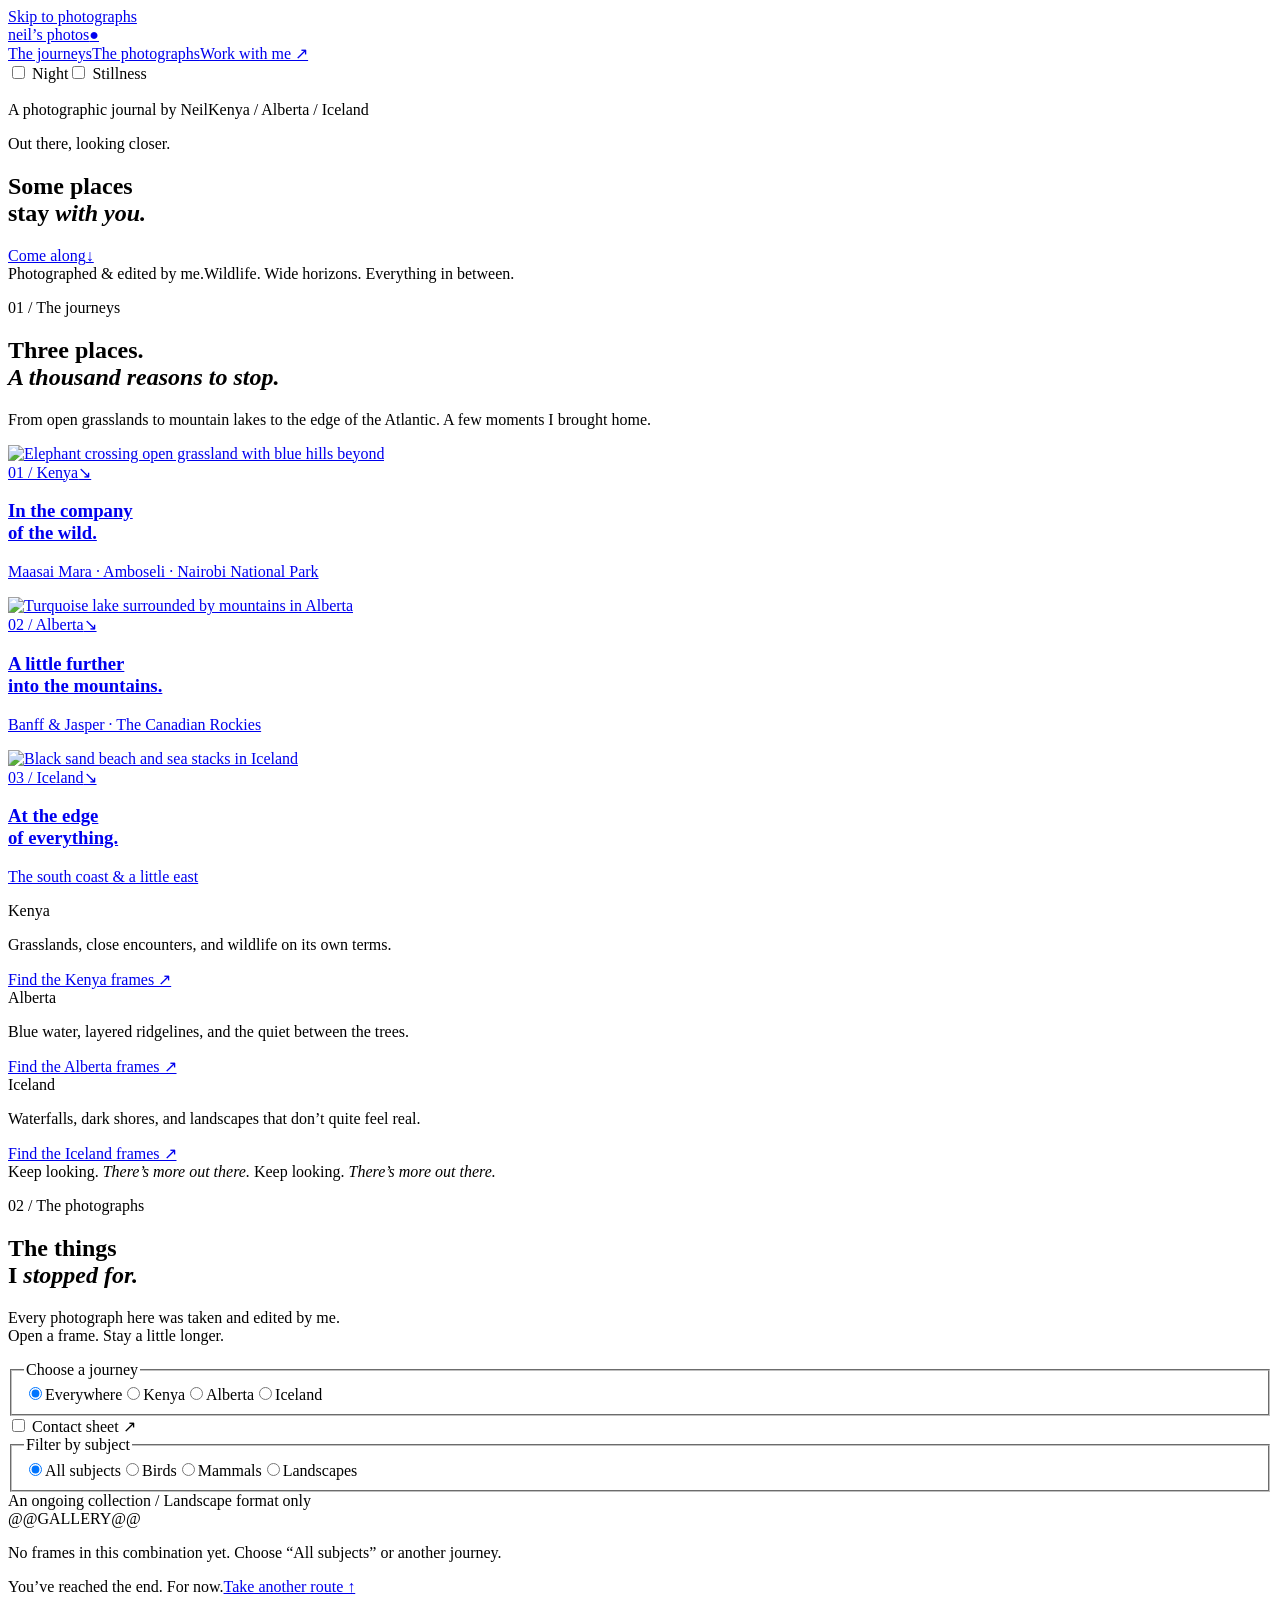
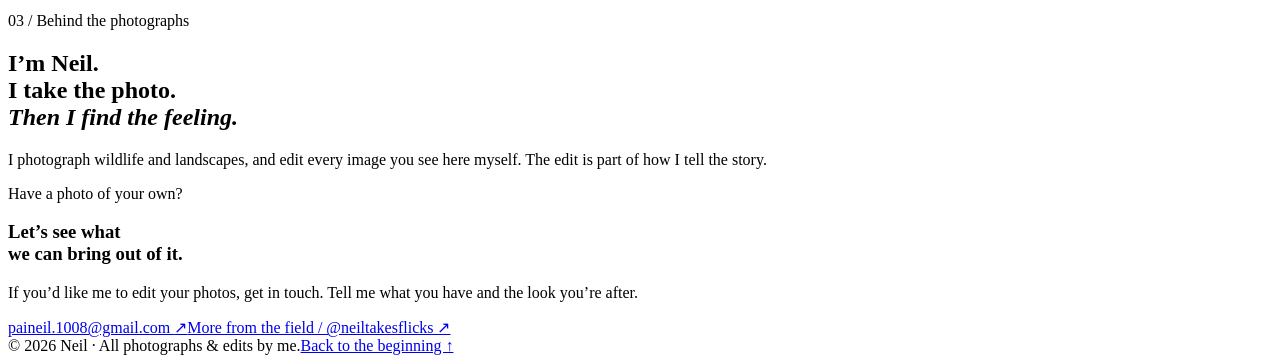
==== templates/page.html @ 39291e5f "Create immersive regional photo journal and add horizontal Iceland collection" ====
<!doctype html>
<html lang="en">
<head>
<meta charset="utf-8">
<meta name="viewport" content="width=device-width, initial-scale=1">
<meta name="description" content="Wildlife and landscape photographs, taken and edited by Neil. A photographic journal through Kenya, Alberta, and Iceland. Photo editing inquiries welcome.">
<meta name="theme-color" content="#17221b">
<title>Neil’s Photos — Out there, looking closer.</title>
<link rel="stylesheet" href="styles.css">
<link rel="preload" as="image" href="assets/photos/iceland-10.webp" imagesrcset="assets/photos/iceland-10-small.webp 800w, assets/photos/iceland-10.webp 1800w" imagesizes="100vw">
</head>
<body>
<a class="skip" href="#work">Skip to photographs</a>
<header class="masthead"><a class="brand" href="#top" aria-label="Neil’s Photos home">neil’s photos<span class="brand-dot">●</span></a><nav aria-label="Main navigation"><a href="#places">The journeys</a><a href="#work">The photographs</a><a href="#contact">Work with me ↗</a></nav><div class="preferences"><label><input type="checkbox" id="dark-theme"> Night</label><label><input type="checkbox" id="pause-motion"> Stillness</label></div></header>
<main id="top">
<section class="opening" aria-labelledby="opening-title">
<div class="opening-images" aria-hidden="true"><img class="hero-frame hero-one" src="assets/photos/iceland-10.webp" srcset="assets/photos/iceland-10-small.webp 800w, assets/photos/iceland-10.webp 1800w" sizes="100vw" alt="" fetchpriority="high"><img class="hero-frame hero-two" src="assets/photos/neil-30.webp" alt="" loading="lazy"><img class="hero-frame hero-three" src="assets/photos/neil-07.webp" alt="" loading="lazy"></div>
<div class="opening-shade"></div><div class="opening-top"><span class="mono">A photographic journal by Neil</span><span class="mono">Kenya / Alberta / Iceland</span></div>
<div class="opening-copy"><p class="mono">Out there, looking closer.</p><h1 id="opening-title">Some places<br>stay <em>with you.</em></h1><a class="wander" href="#places"><span>Come along</span><span aria-hidden="true">↓</span></a></div>
<div class="opening-bottom mono"><span>Photographed &amp; edited by me.</span><span>Wildlife. Wide horizons. Everything in between.</span></div>
</section>
<section class="journeys section-pad" id="places" aria-labelledby="places-title">
<div class="section-heading"><p class="mono section-kicker">01 / The journeys</p><h2 id="places-title">Three places.<br><em>A thousand reasons to stop.</em></h2><p>From open grasslands to mountain lakes to the edge of the Atlantic. A few moments I brought home.</p></div>
<div class="chapter-strip" aria-label="Browse the three journeys">
<a class="chapter chapter-kenya" href="#chapter-kenya"><div class="chapter-image"><img src="assets/photos/neil-30.webp" alt="Elephant crossing open grassland with blue hills beyond" loading="lazy"></div><div class="chapter-caption"><span class="mono">01 / Kenya</span><span aria-hidden="true">↘</span></div><h3>In the company<br>of the wild.</h3><p>Maasai Mara · Amboseli · Nairobi National Park</p></a>
<a class="chapter chapter-alberta" href="#chapter-alberta"><div class="chapter-image"><img src="assets/photos/neil-07.webp" alt="Turquoise lake surrounded by mountains in Alberta" loading="lazy"></div><div class="chapter-caption"><span class="mono">02 / Alberta</span><span aria-hidden="true">↘</span></div><h3>A little further<br>into the mountains.</h3><p>Banff &amp; Jasper · The Canadian Rockies</p></a>
<a class="chapter chapter-iceland" href="#chapter-iceland"><div class="chapter-image"><img src="assets/photos/iceland-07.webp" alt="Black sand beach and sea stacks in Iceland" loading="lazy"></div><div class="chapter-caption"><span class="mono">03 / Iceland</span><span aria-hidden="true">↘</span></div><h3>At the edge<br>of everything.</h3><p>The south coast &amp; a little east</p></a>
</div>
<div class="journey-notes"><div id="chapter-kenya"><span class="mono">Kenya</span><p>Grasslands, close encounters, and wildlife on its own terms.</p><a href="#location-filters">Find the Kenya frames ↗</a></div><div id="chapter-alberta"><span class="mono">Alberta</span><p>Blue water, layered ridgelines, and the quiet between the trees.</p><a href="#location-filters">Find the Alberta frames ↗</a></div><div id="chapter-iceland"><span class="mono">Iceland</span><p>Waterfalls, dark shores, and landscapes that don’t quite feel real.</p><a href="#location-filters">Find the Iceland frames ↗</a></div></div>
</section>
<div class="interlude" aria-hidden="true"><div>Keep looking. <i>There’s more out there.</i> Keep looking. <i>There’s more out there.</i>&nbsp;</div></div>
<section class="gallery section-pad" id="work" aria-labelledby="work-title">
<div class="gallery-heading"><div><p class="mono section-kicker">02 / The photographs</p><h2 id="work-title">The things<br>I <em>stopped for.</em></h2></div><p>Every photograph here was taken and edited by me.<br>Open a frame. Stay a little longer.</p></div>
<div class="controls" id="location-filters"><fieldset class="location-filters"><legend class="mono">Choose a journey</legend><label><input type="radio" name="location" value="all" checked><span>Everywhere</span></label><label><input type="radio" name="location" value="kenya"><span>Kenya</span></label><label><input type="radio" name="location" value="alberta"><span>Alberta</span></label><label><input type="radio" name="location" value="iceland"><span>Iceland</span></label></fieldset><label class="sheet-control"><input type="checkbox" id="contact-sheet"> Contact sheet ↗</label></div>
<div class="secondary-controls"><fieldset class="filters"><legend class="sr-only">Filter by subject</legend><label><input type="radio" name="category" value="all" checked><span>All subjects</span></label><label><input type="radio" name="category" value="birds"><span>Birds</span></label><label><input type="radio" name="category" value="mammals"><span>Mammals</span></label><label><input type="radio" name="category" value="landscapes"><span>Landscapes</span></label></fieldset><span class="mono archive-note">An ongoing collection / Landscape format only</span></div>
<div class="collection">
@@GALLERY@@
</div>
<p class="empty-message">No frames in this combination yet. Choose “All subjects” or another journey.</p><div class="gallery-end"><span class="mono">You’ve reached the end. For now.</span><a href="#location-filters">Take another route ↑</a></div>
</section>
<section class="contact section-pad" id="contact" aria-labelledby="contact-title"><p class="mono section-kicker">03 / Behind the photographs</p><div class="contact-grid"><div><h2 id="contact-title">I’m Neil.<br>I take the photo.<br><em>Then I find the feeling.</em></h2><p>I photograph wildlife and landscapes, and edit every image you see here myself. The edit is part of how I tell the story.</p></div><div class="contact-note"><span class="mono">Have a photo of your own?</span><h3>Let’s see what<br>we can bring out of it.</h3><p>If you’d like me to edit your photos, get in touch. Tell me what you have and the look you’re after.</p><a class="email-link" href="mailto:paineil.1008@gmail.com?subject=Photo%20editing%20inquiry">paineil.1008@gmail.com <span aria-hidden="true">↗</span></a><a class="instagram" href="https://www.instagram.com/neiltakesflicks/" target="_blank" rel="noopener noreferrer">More from the field / @neiltakesflicks ↗</a></div></div></section>
</main>
<footer><span>© 2026 Neil · All photographs &amp; edits by me.</span><a href="#top">Back to the beginning ↑</a></footer>
</body>
</html>
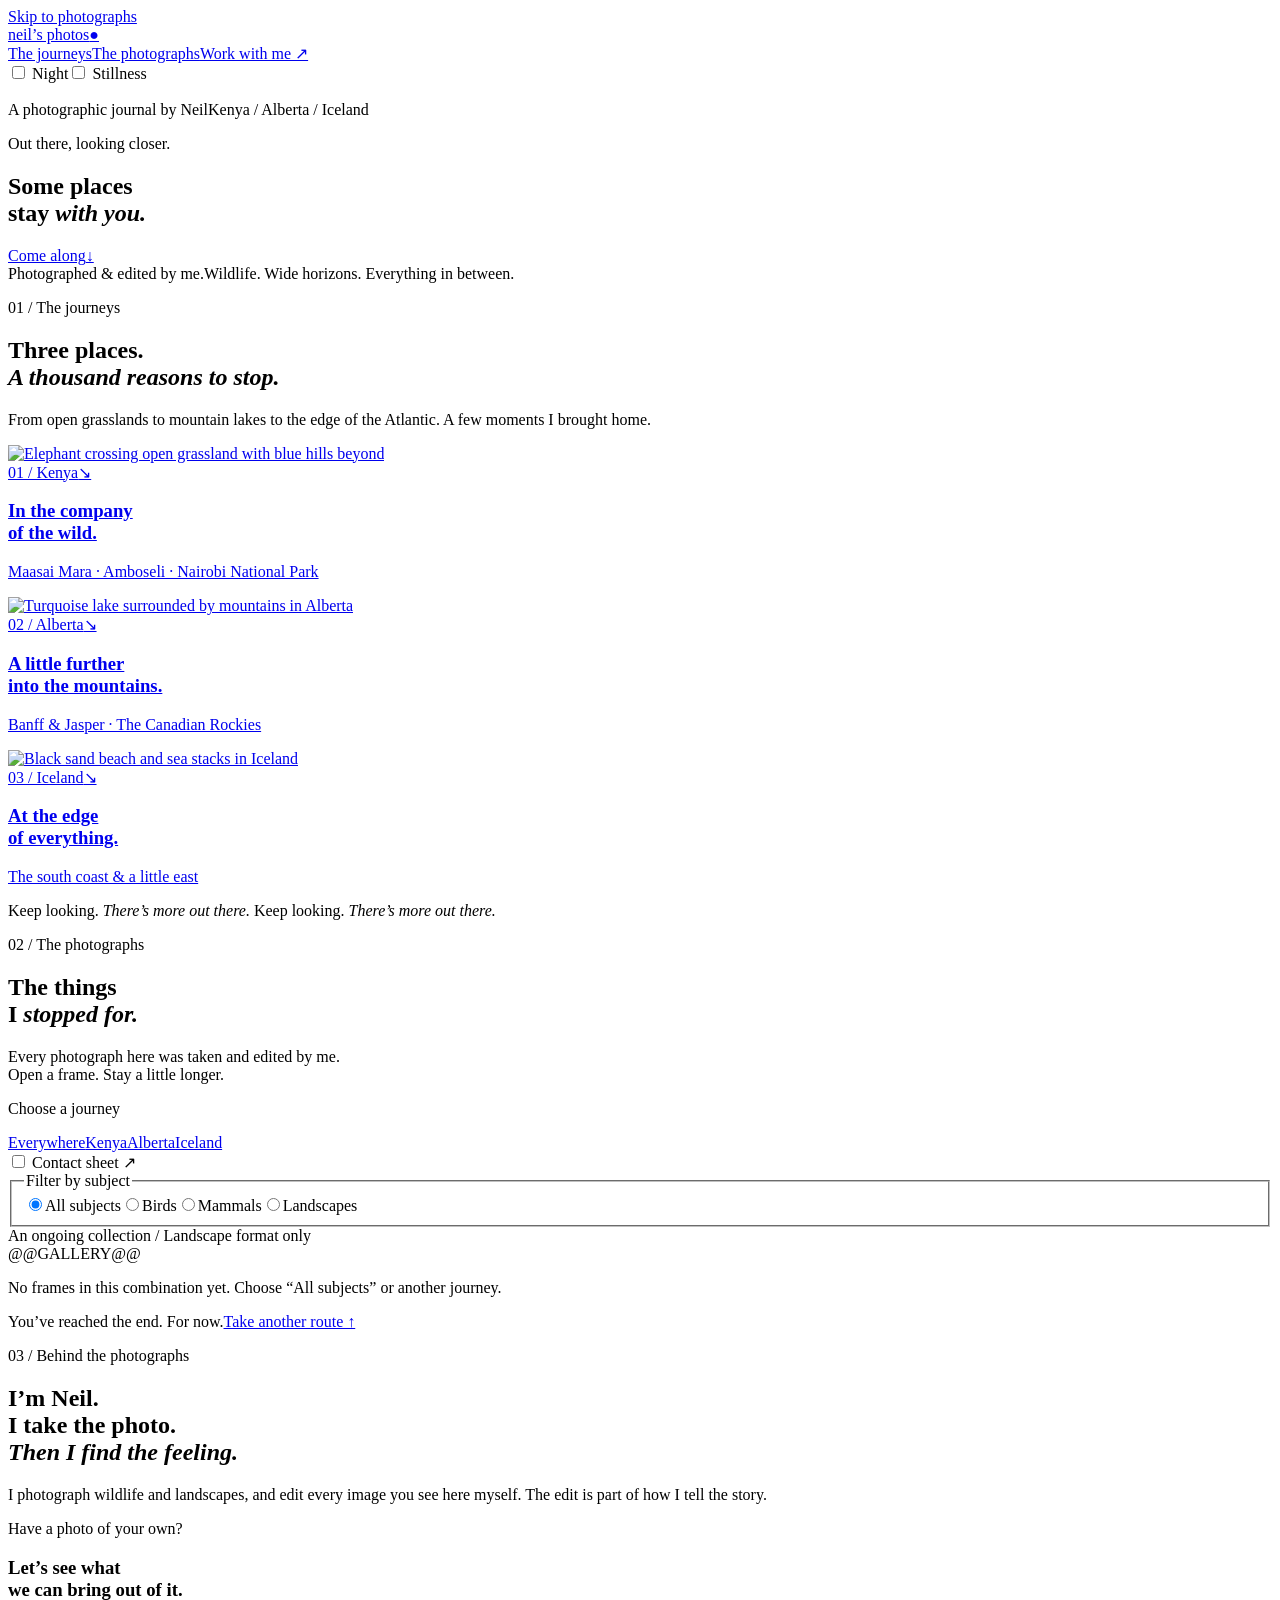
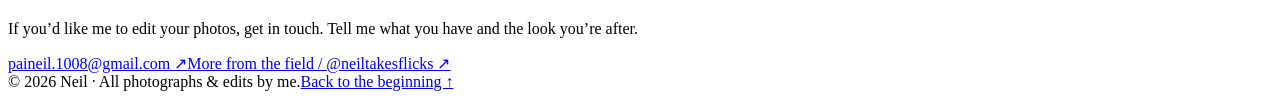
==== commit 67853ff8: "Make journey chapters directly open their regional collections" ====
--- a/templates/page.html
+++ b/templates/page.html
@@ -22,16 +22,15 @@
 <section class="journeys section-pad" id="places" aria-labelledby="places-title">
 <div class="section-heading"><p class="mono section-kicker">01 / The journeys</p><h2 id="places-title">Three places.<br><em>A thousand reasons to stop.</em></h2><p>From open grasslands to mountain lakes to the edge of the Atlantic. A few moments I brought home.</p></div>
 <div class="chapter-strip" aria-label="Browse the three journeys">
-<a class="chapter chapter-kenya" href="#chapter-kenya"><div class="chapter-image"><img src="assets/photos/neil-30.webp" alt="Elephant crossing open grassland with blue hills beyond" loading="lazy"></div><div class="chapter-caption"><span class="mono">01 / Kenya</span><span aria-hidden="true">↘</span></div><h3>In the company<br>of the wild.</h3><p>Maasai Mara · Amboseli · Nairobi National Park</p></a>
-<a class="chapter chapter-alberta" href="#chapter-alberta"><div class="chapter-image"><img src="assets/photos/neil-07.webp" alt="Turquoise lake surrounded by mountains in Alberta" loading="lazy"></div><div class="chapter-caption"><span class="mono">02 / Alberta</span><span aria-hidden="true">↘</span></div><h3>A little further<br>into the mountains.</h3><p>Banff &amp; Jasper · The Canadian Rockies</p></a>
-<a class="chapter chapter-iceland" href="#chapter-iceland"><div class="chapter-image"><img src="assets/photos/iceland-07.webp" alt="Black sand beach and sea stacks in Iceland" loading="lazy"></div><div class="chapter-caption"><span class="mono">03 / Iceland</span><span aria-hidden="true">↘</span></div><h3>At the edge<br>of everything.</h3><p>The south coast &amp; a little east</p></a>
+<a class="chapter chapter-kenya" href="#kenya-frames"><div class="chapter-image"><img src="assets/photos/neil-30.webp" alt="Elephant crossing open grassland with blue hills beyond" loading="lazy"></div><div class="chapter-caption"><span class="mono">01 / Kenya</span><span aria-hidden="true">↘</span></div><h3>In the company<br>of the wild.</h3><p>Maasai Mara · Amboseli · Nairobi National Park</p></a>
+<a class="chapter chapter-alberta" href="#alberta-frames"><div class="chapter-image"><img src="assets/photos/neil-07.webp" alt="Turquoise lake surrounded by mountains in Alberta" loading="lazy"></div><div class="chapter-caption"><span class="mono">02 / Alberta</span><span aria-hidden="true">↘</span></div><h3>A little further<br>into the mountains.</h3><p>Banff &amp; Jasper · The Canadian Rockies</p></a>
+<a class="chapter chapter-iceland" href="#iceland-frames"><div class="chapter-image"><img src="assets/photos/iceland-07.webp" alt="Black sand beach and sea stacks in Iceland" loading="lazy"></div><div class="chapter-caption"><span class="mono">03 / Iceland</span><span aria-hidden="true">↘</span></div><h3>At the edge<br>of everything.</h3><p>The south coast &amp; a little east</p></a>
 </div>
-<div class="journey-notes"><div id="chapter-kenya"><span class="mono">Kenya</span><p>Grasslands, close encounters, and wildlife on its own terms.</p><a href="#location-filters">Find the Kenya frames ↗</a></div><div id="chapter-alberta"><span class="mono">Alberta</span><p>Blue water, layered ridgelines, and the quiet between the trees.</p><a href="#location-filters">Find the Alberta frames ↗</a></div><div id="chapter-iceland"><span class="mono">Iceland</span><p>Waterfalls, dark shores, and landscapes that don’t quite feel real.</p><a href="#location-filters">Find the Iceland frames ↗</a></div></div>
 </section>
 <div class="interlude" aria-hidden="true"><div>Keep looking. <i>There’s more out there.</i> Keep looking. <i>There’s more out there.</i>&nbsp;</div></div>
-<section class="gallery section-pad" id="work" aria-labelledby="work-title">
+<section class="gallery section-pad" id="work" aria-labelledby="work-title"><span class="route-anchor" id="kenya-frames" aria-hidden="true"></span><span class="route-anchor" id="alberta-frames" aria-hidden="true"></span><span class="route-anchor" id="iceland-frames" aria-hidden="true"></span>
 <div class="gallery-heading"><div><p class="mono section-kicker">02 / The photographs</p><h2 id="work-title">The things<br>I <em>stopped for.</em></h2></div><p>Every photograph here was taken and edited by me.<br>Open a frame. Stay a little longer.</p></div>
-<div class="controls" id="location-filters"><fieldset class="location-filters"><legend class="mono">Choose a journey</legend><label><input type="radio" name="location" value="all" checked><span>Everywhere</span></label><label><input type="radio" name="location" value="kenya"><span>Kenya</span></label><label><input type="radio" name="location" value="alberta"><span>Alberta</span></label><label><input type="radio" name="location" value="iceland"><span>Iceland</span></label></fieldset><label class="sheet-control"><input type="checkbox" id="contact-sheet"> Contact sheet ↗</label></div>
+<div class="controls" id="location-filters"><nav class="location-filters" aria-label="Choose a journey"><p class="mono">Choose a journey</p><a href="#work">Everywhere</a><a href="#kenya-frames">Kenya</a><a href="#alberta-frames">Alberta</a><a href="#iceland-frames">Iceland</a></nav><label class="sheet-control"><input type="checkbox" id="contact-sheet"> Contact sheet ↗</label></div>
 <div class="secondary-controls"><fieldset class="filters"><legend class="sr-only">Filter by subject</legend><label><input type="radio" name="category" value="all" checked><span>All subjects</span></label><label><input type="radio" name="category" value="birds"><span>Birds</span></label><label><input type="radio" name="category" value="mammals"><span>Mammals</span></label><label><input type="radio" name="category" value="landscapes"><span>Landscapes</span></label></fieldset><span class="mono archive-note">An ongoing collection / Landscape format only</span></div>
 <div class="collection">
 @@GALLERY@@
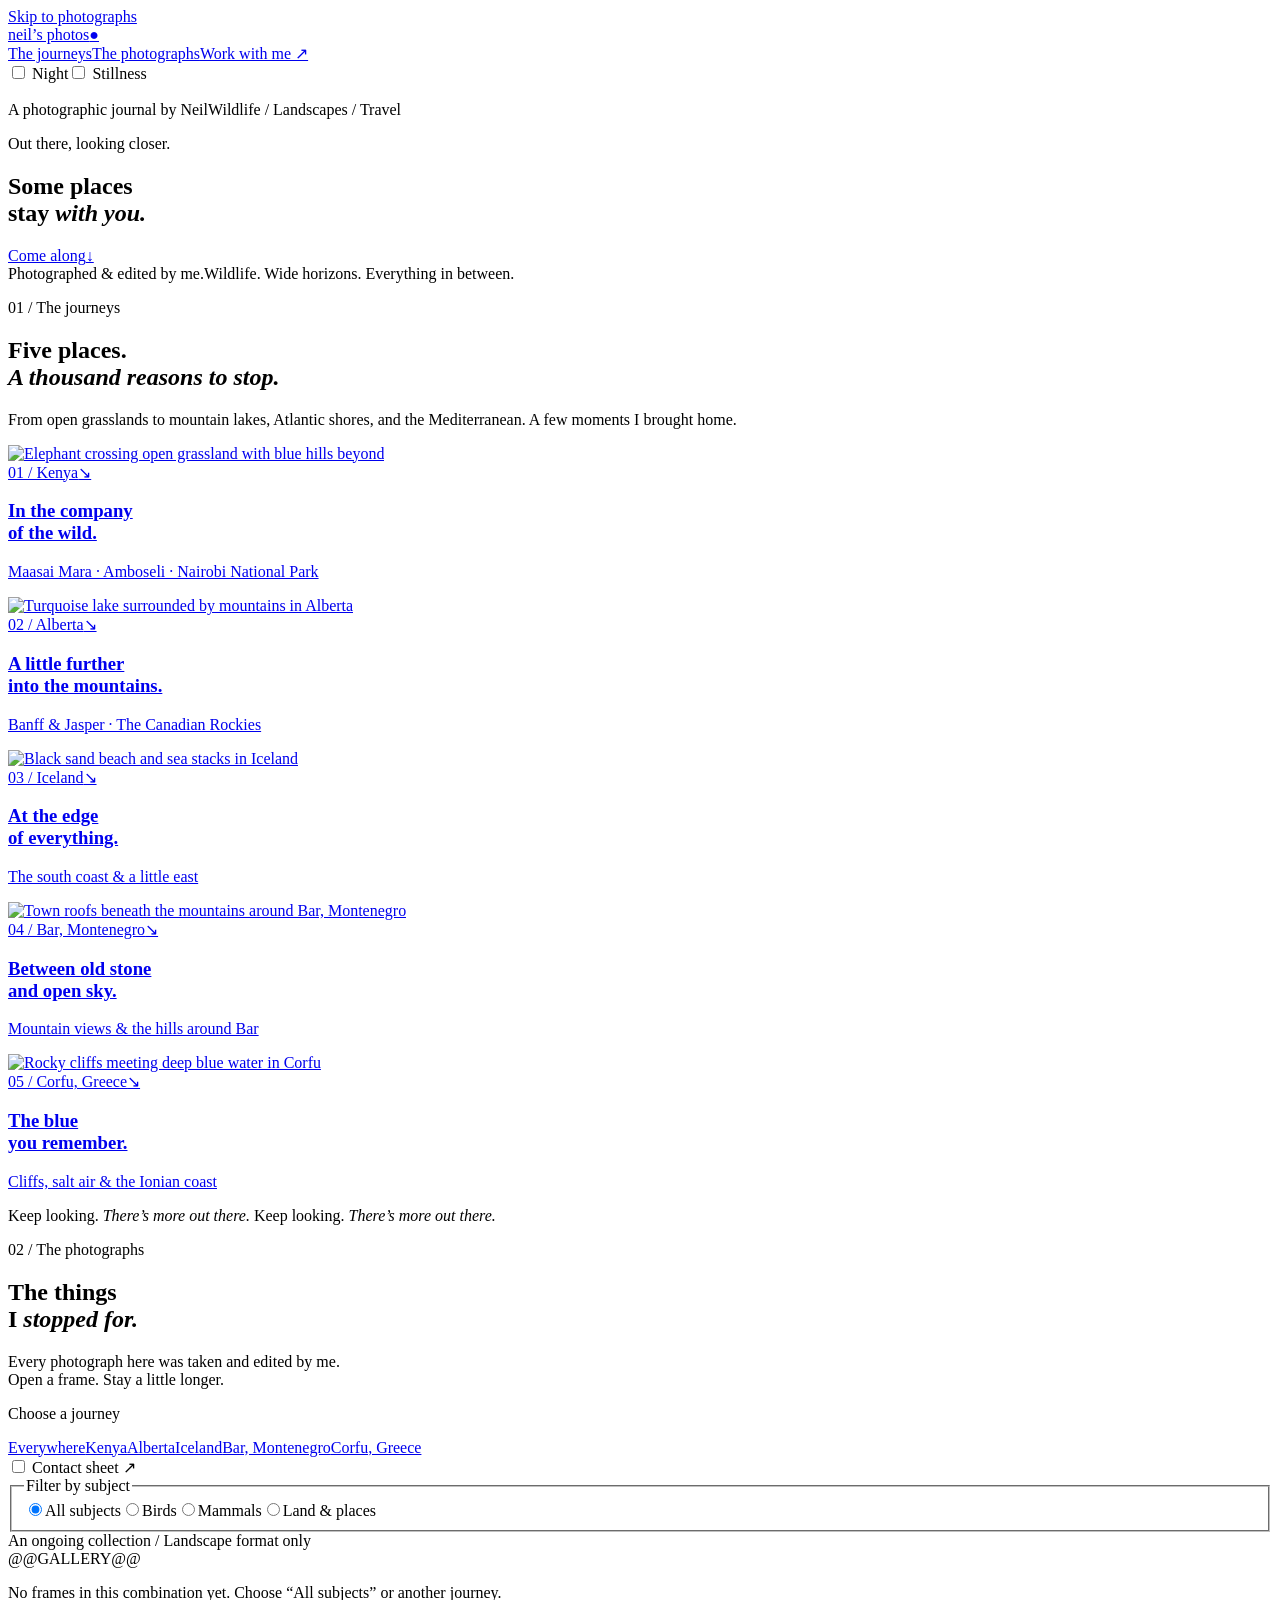
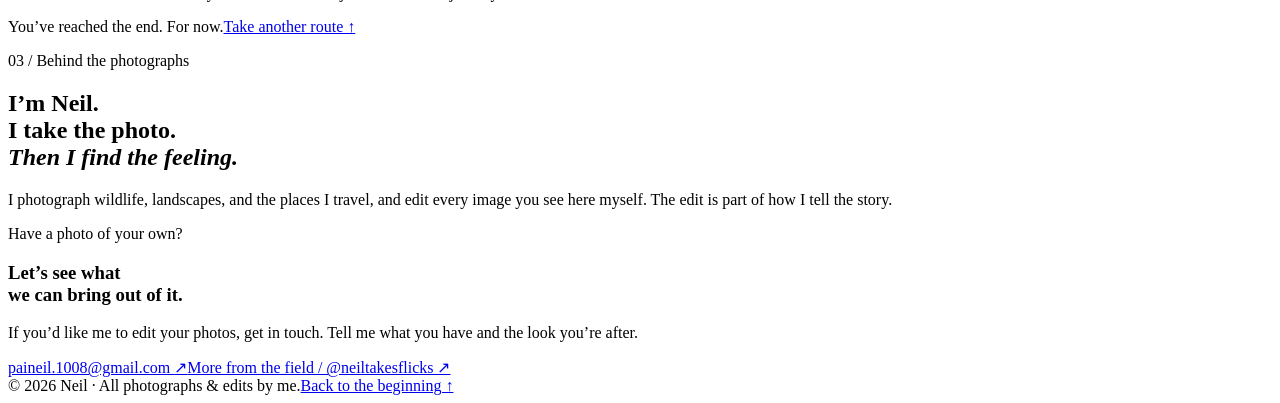
==== commit 17bfc9eb: "Watermark all photo exports and add curated Corfu and Bar collections" ====
--- a/templates/page.html
+++ b/templates/page.html
@@ -3,7 +3,7 @@
 <head>
 <meta charset="utf-8">
 <meta name="viewport" content="width=device-width, initial-scale=1">
-<meta name="description" content="Wildlife and landscape photographs, taken and edited by Neil. A photographic journal through Kenya, Alberta, and Iceland. Photo editing inquiries welcome.">
+<meta name="description" content="Wildlife and landscape photographs, taken and edited by Neil. A photographic journal through Kenya, Alberta, Iceland, Montenegro, and Greece. Photo editing inquiries welcome.">
 <meta name="theme-color" content="#17221b">
 <title>Neil’s Photos — Out there, looking closer.</title>
 <link rel="stylesheet" href="styles.css">
@@ -15,29 +15,31 @@
 <main id="top">
 <section class="opening" aria-labelledby="opening-title">
 <div class="opening-images" aria-hidden="true"><img class="hero-frame hero-one" src="assets/photos/iceland-10.webp" srcset="assets/photos/iceland-10-small.webp 800w, assets/photos/iceland-10.webp 1800w" sizes="100vw" alt="" fetchpriority="high"><img class="hero-frame hero-two" src="assets/photos/neil-30.webp" alt="" loading="lazy"><img class="hero-frame hero-three" src="assets/photos/neil-07.webp" alt="" loading="lazy"></div>
-<div class="opening-shade"></div><div class="opening-top"><span class="mono">A photographic journal by Neil</span><span class="mono">Kenya / Alberta / Iceland</span></div>
+<div class="opening-shade"></div><div class="opening-top"><span class="mono">A photographic journal by Neil</span><span class="mono">Wildlife / Landscapes / Travel</span></div>
 <div class="opening-copy"><p class="mono">Out there, looking closer.</p><h1 id="opening-title">Some places<br>stay <em>with you.</em></h1><a class="wander" href="#places"><span>Come along</span><span aria-hidden="true">↓</span></a></div>
 <div class="opening-bottom mono"><span>Photographed &amp; edited by me.</span><span>Wildlife. Wide horizons. Everything in between.</span></div>
 </section>
 <section class="journeys section-pad" id="places" aria-labelledby="places-title">
-<div class="section-heading"><p class="mono section-kicker">01 / The journeys</p><h2 id="places-title">Three places.<br><em>A thousand reasons to stop.</em></h2><p>From open grasslands to mountain lakes to the edge of the Atlantic. A few moments I brought home.</p></div>
+<div class="section-heading"><p class="mono section-kicker">01 / The journeys</p><h2 id="places-title">Five places.<br><em>A thousand reasons to stop.</em></h2><p>From open grasslands to mountain lakes, Atlantic shores, and the Mediterranean. A few moments I brought home.</p></div>
 <div class="chapter-strip" aria-label="Browse the three journeys">
 <a class="chapter chapter-kenya" href="#kenya-frames"><div class="chapter-image"><img src="assets/photos/neil-30.webp" alt="Elephant crossing open grassland with blue hills beyond" loading="lazy"></div><div class="chapter-caption"><span class="mono">01 / Kenya</span><span aria-hidden="true">↘</span></div><h3>In the company<br>of the wild.</h3><p>Maasai Mara · Amboseli · Nairobi National Park</p></a>
 <a class="chapter chapter-alberta" href="#alberta-frames"><div class="chapter-image"><img src="assets/photos/neil-07.webp" alt="Turquoise lake surrounded by mountains in Alberta" loading="lazy"></div><div class="chapter-caption"><span class="mono">02 / Alberta</span><span aria-hidden="true">↘</span></div><h3>A little further<br>into the mountains.</h3><p>Banff &amp; Jasper · The Canadian Rockies</p></a>
 <a class="chapter chapter-iceland" href="#iceland-frames"><div class="chapter-image"><img src="assets/photos/iceland-07.webp" alt="Black sand beach and sea stacks in Iceland" loading="lazy"></div><div class="chapter-caption"><span class="mono">03 / Iceland</span><span aria-hidden="true">↘</span></div><h3>At the edge<br>of everything.</h3><p>The south coast &amp; a little east</p></a>
+<a class="chapter chapter-montenegro" href="#montenegro-frames"><div class="chapter-image"><img src="assets/photos/travel-36.webp" alt="Town roofs beneath the mountains around Bar, Montenegro" loading="lazy"></div><div class="chapter-caption"><span class="mono">04 / Bar, Montenegro</span><span aria-hidden="true">↘</span></div><h3>Between old stone<br>and open sky.</h3><p>Mountain views &amp; the hills around Bar</p></a>
+<a class="chapter chapter-corfu" href="#corfu-frames"><div class="chapter-image"><img src="assets/photos/travel-08.webp" alt="Rocky cliffs meeting deep blue water in Corfu" loading="lazy"></div><div class="chapter-caption"><span class="mono">05 / Corfu, Greece</span><span aria-hidden="true">↘</span></div><h3>The blue<br>you remember.</h3><p>Cliffs, salt air &amp; the Ionian coast</p></a>
 </div>
 </section>
 <div class="interlude" aria-hidden="true"><div>Keep looking. <i>There’s more out there.</i> Keep looking. <i>There’s more out there.</i>&nbsp;</div></div>
-<section class="gallery section-pad" id="work" aria-labelledby="work-title"><span class="route-anchor" id="kenya-frames" aria-hidden="true"></span><span class="route-anchor" id="alberta-frames" aria-hidden="true"></span><span class="route-anchor" id="iceland-frames" aria-hidden="true"></span>
+<section class="gallery section-pad" id="work" aria-labelledby="work-title"><span class="route-anchor" id="kenya-frames" aria-hidden="true"></span><span class="route-anchor" id="alberta-frames" aria-hidden="true"></span><span class="route-anchor" id="iceland-frames" aria-hidden="true"></span><span class="route-anchor" id="montenegro-frames" aria-hidden="true"></span><span class="route-anchor" id="corfu-frames" aria-hidden="true"></span>
 <div class="gallery-heading"><div><p class="mono section-kicker">02 / The photographs</p><h2 id="work-title">The things<br>I <em>stopped for.</em></h2></div><p>Every photograph here was taken and edited by me.<br>Open a frame. Stay a little longer.</p></div>
-<div class="controls" id="location-filters"><nav class="location-filters" aria-label="Choose a journey"><p class="mono">Choose a journey</p><a href="#work">Everywhere</a><a href="#kenya-frames">Kenya</a><a href="#alberta-frames">Alberta</a><a href="#iceland-frames">Iceland</a></nav><label class="sheet-control"><input type="checkbox" id="contact-sheet"> Contact sheet ↗</label></div>
-<div class="secondary-controls"><fieldset class="filters"><legend class="sr-only">Filter by subject</legend><label><input type="radio" name="category" value="all" checked><span>All subjects</span></label><label><input type="radio" name="category" value="birds"><span>Birds</span></label><label><input type="radio" name="category" value="mammals"><span>Mammals</span></label><label><input type="radio" name="category" value="landscapes"><span>Landscapes</span></label></fieldset><span class="mono archive-note">An ongoing collection / Landscape format only</span></div>
+<div class="controls" id="location-filters"><nav class="location-filters" aria-label="Choose a journey"><p class="mono">Choose a journey</p><a href="#work">Everywhere</a><a href="#kenya-frames">Kenya</a><a href="#alberta-frames">Alberta</a><a href="#iceland-frames">Iceland</a><a href="#montenegro-frames">Bar, Montenegro</a><a href="#corfu-frames">Corfu, Greece</a></nav><label class="sheet-control"><input type="checkbox" id="contact-sheet"> Contact sheet ↗</label></div>
+<div class="secondary-controls"><fieldset class="filters"><legend class="sr-only">Filter by subject</legend><label><input type="radio" name="category" value="all" checked><span>All subjects</span></label><label><input type="radio" name="category" value="birds"><span>Birds</span></label><label><input type="radio" name="category" value="mammals"><span>Mammals</span></label><label><input type="radio" name="category" value="landscapes"><span>Land &amp; places</span></label></fieldset><span class="mono archive-note">An ongoing collection / Landscape format only</span></div>
 <div class="collection">
 @@GALLERY@@
 </div>
 <p class="empty-message">No frames in this combination yet. Choose “All subjects” or another journey.</p><div class="gallery-end"><span class="mono">You’ve reached the end. For now.</span><a href="#location-filters">Take another route ↑</a></div>
 </section>
-<section class="contact section-pad" id="contact" aria-labelledby="contact-title"><p class="mono section-kicker">03 / Behind the photographs</p><div class="contact-grid"><div><h2 id="contact-title">I’m Neil.<br>I take the photo.<br><em>Then I find the feeling.</em></h2><p>I photograph wildlife and landscapes, and edit every image you see here myself. The edit is part of how I tell the story.</p></div><div class="contact-note"><span class="mono">Have a photo of your own?</span><h3>Let’s see what<br>we can bring out of it.</h3><p>If you’d like me to edit your photos, get in touch. Tell me what you have and the look you’re after.</p><a class="email-link" href="mailto:paineil.1008@gmail.com?subject=Photo%20editing%20inquiry">paineil.1008@gmail.com <span aria-hidden="true">↗</span></a><a class="instagram" href="https://www.instagram.com/neiltakesflicks/" target="_blank" rel="noopener noreferrer">More from the field / @neiltakesflicks ↗</a></div></div></section>
+<section class="contact section-pad" id="contact" aria-labelledby="contact-title"><p class="mono section-kicker">03 / Behind the photographs</p><div class="contact-grid"><div><h2 id="contact-title">I’m Neil.<br>I take the photo.<br><em>Then I find the feeling.</em></h2><p>I photograph wildlife, landscapes, and the places I travel, and edit every image you see here myself. The edit is part of how I tell the story.</p></div><div class="contact-note"><span class="mono">Have a photo of your own?</span><h3>Let’s see what<br>we can bring out of it.</h3><p>If you’d like me to edit your photos, get in touch. Tell me what you have and the look you’re after.</p><a class="email-link" href="mailto:paineil.1008@gmail.com?subject=Photo%20editing%20inquiry">paineil.1008@gmail.com <span aria-hidden="true">↗</span></a><a class="instagram" href="https://www.instagram.com/neiltakesflicks/" target="_blank" rel="noopener noreferrer">More from the field / @neiltakesflicks ↗</a></div></div></section>
 </main>
 <footer><span>© 2026 Neil · All photographs &amp; edits by me.</span><a href="#top">Back to the beginning ↑</a></footer>
 </body>
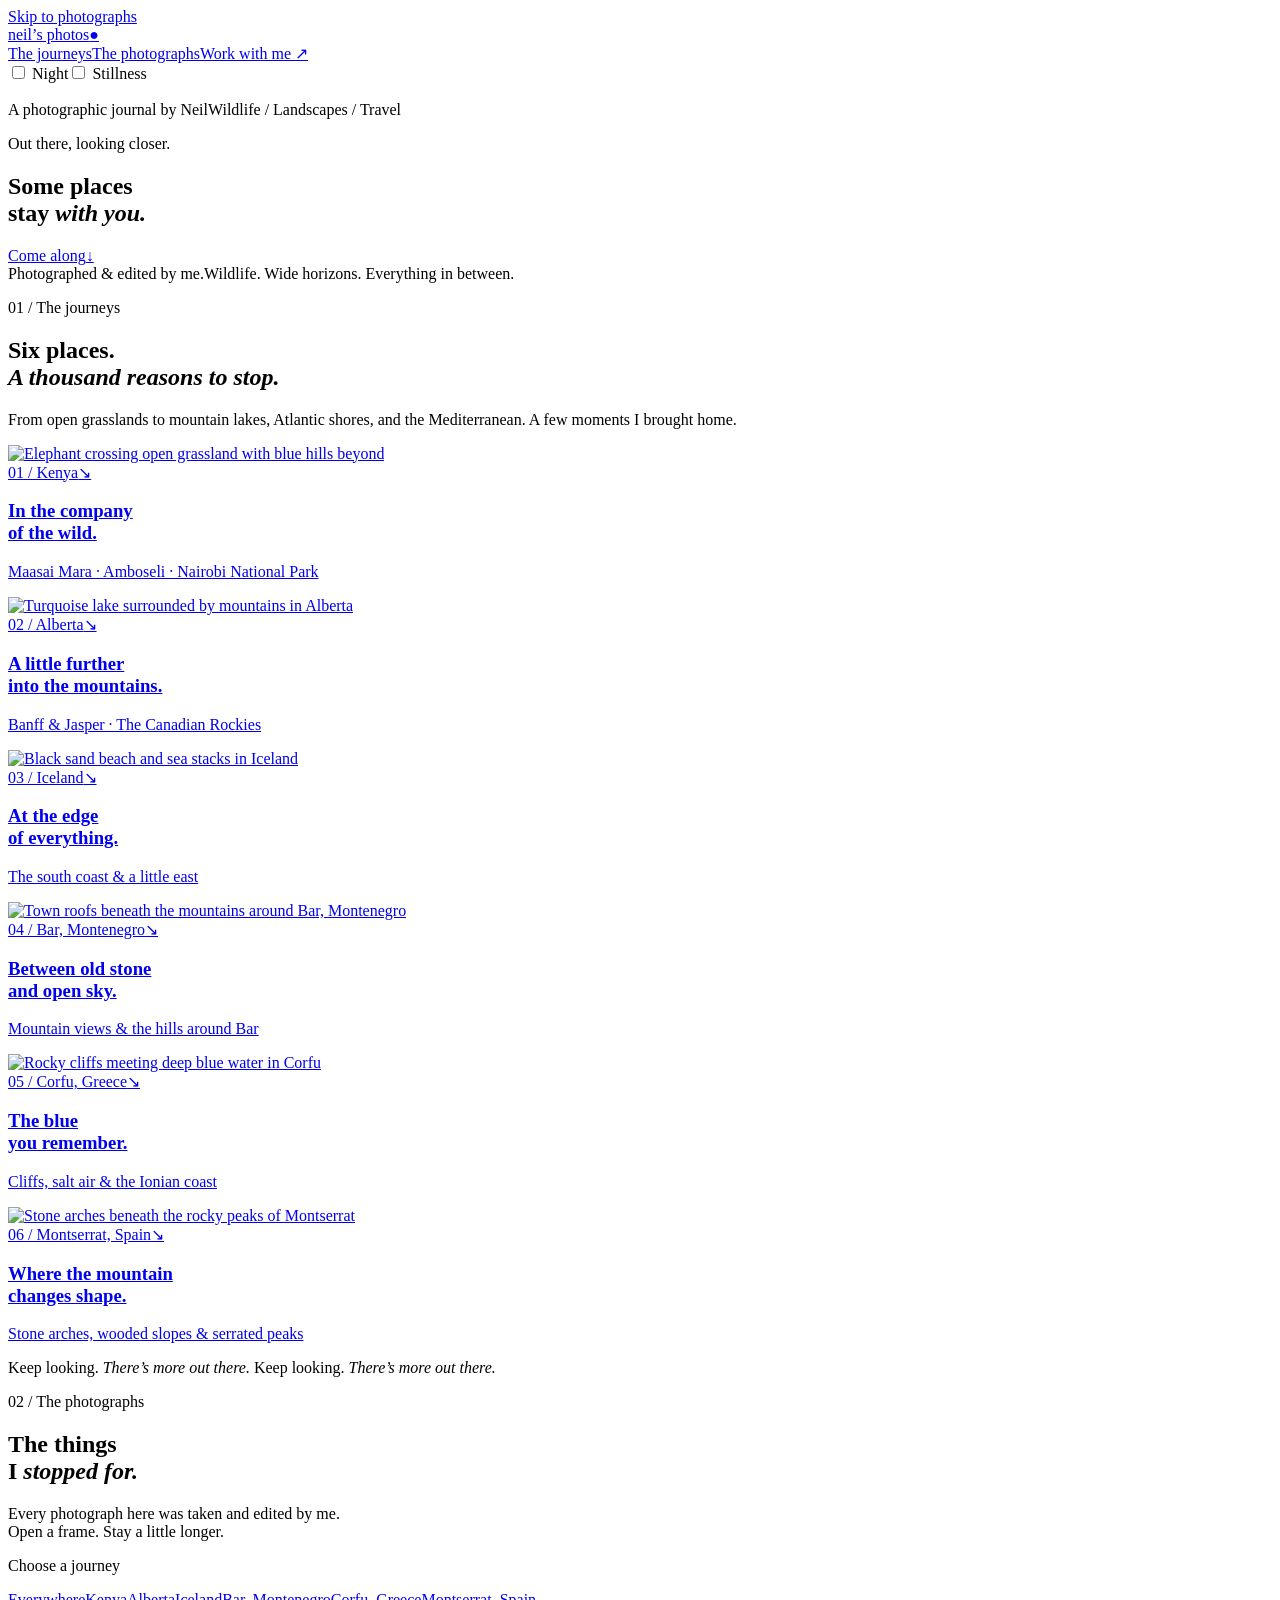
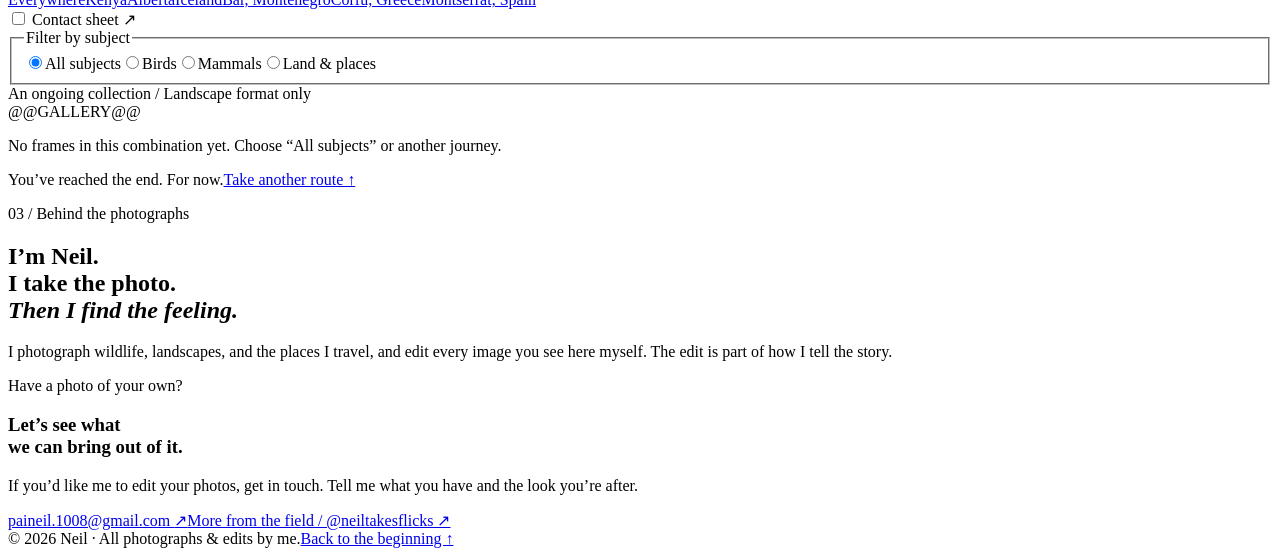
==== commit 8bca21d2: "Add Montserrat chapter and region filter" ====
--- a/templates/page.html
+++ b/templates/page.html
@@ -3,7 +3,7 @@
 <head>
 <meta charset="utf-8">
 <meta name="viewport" content="width=device-width, initial-scale=1">
-<meta name="description" content="Wildlife and landscape photographs, taken and edited by Neil. A photographic journal through Kenya, Alberta, Iceland, Montenegro, and Greece. Photo editing inquiries welcome.">
+<meta name="description" content="Wildlife and landscape photographs, taken and edited by Neil. A photographic journal through Kenya, Alberta, Iceland, Montenegro, Greece, and Spain. Photo editing inquiries welcome.">
 <meta name="theme-color" content="#17221b">
 <title>Neil’s Photos — Out there, looking closer.</title>
 <link rel="stylesheet" href="styles.css">
@@ -20,19 +20,20 @@
 <div class="opening-bottom mono"><span>Photographed &amp; edited by me.</span><span>Wildlife. Wide horizons. Everything in between.</span></div>
 </section>
 <section class="journeys section-pad" id="places" aria-labelledby="places-title">
-<div class="section-heading"><p class="mono section-kicker">01 / The journeys</p><h2 id="places-title">Five places.<br><em>A thousand reasons to stop.</em></h2><p>From open grasslands to mountain lakes, Atlantic shores, and the Mediterranean. A few moments I brought home.</p></div>
-<div class="chapter-strip" aria-label="Browse the three journeys">
+<div class="section-heading"><p class="mono section-kicker">01 / The journeys</p><h2 id="places-title">Six places.<br><em>A thousand reasons to stop.</em></h2><p>From open grasslands to mountain lakes, Atlantic shores, and the Mediterranean. A few moments I brought home.</p></div>
+<div class="chapter-strip" aria-label="Browse the journeys">
 <a class="chapter chapter-kenya" href="#kenya-frames"><div class="chapter-image"><img src="assets/photos/neil-30.webp" alt="Elephant crossing open grassland with blue hills beyond" loading="lazy"></div><div class="chapter-caption"><span class="mono">01 / Kenya</span><span aria-hidden="true">↘</span></div><h3>In the company<br>of the wild.</h3><p>Maasai Mara · Amboseli · Nairobi National Park</p></a>
 <a class="chapter chapter-alberta" href="#alberta-frames"><div class="chapter-image"><img src="assets/photos/neil-07.webp" alt="Turquoise lake surrounded by mountains in Alberta" loading="lazy"></div><div class="chapter-caption"><span class="mono">02 / Alberta</span><span aria-hidden="true">↘</span></div><h3>A little further<br>into the mountains.</h3><p>Banff &amp; Jasper · The Canadian Rockies</p></a>
 <a class="chapter chapter-iceland" href="#iceland-frames"><div class="chapter-image"><img src="assets/photos/iceland-07.webp" alt="Black sand beach and sea stacks in Iceland" loading="lazy"></div><div class="chapter-caption"><span class="mono">03 / Iceland</span><span aria-hidden="true">↘</span></div><h3>At the edge<br>of everything.</h3><p>The south coast &amp; a little east</p></a>
 <a class="chapter chapter-montenegro" href="#montenegro-frames"><div class="chapter-image"><img src="assets/photos/travel-36.webp" alt="Town roofs beneath the mountains around Bar, Montenegro" loading="lazy"></div><div class="chapter-caption"><span class="mono">04 / Bar, Montenegro</span><span aria-hidden="true">↘</span></div><h3>Between old stone<br>and open sky.</h3><p>Mountain views &amp; the hills around Bar</p></a>
 <a class="chapter chapter-corfu" href="#corfu-frames"><div class="chapter-image"><img src="assets/photos/travel-08.webp" alt="Rocky cliffs meeting deep blue water in Corfu" loading="lazy"></div><div class="chapter-caption"><span class="mono">05 / Corfu, Greece</span><span aria-hidden="true">↘</span></div><h3>The blue<br>you remember.</h3><p>Cliffs, salt air &amp; the Ionian coast</p></a>
+<a class="chapter chapter-montserrat" href="#montserrat-frames"><div class="chapter-image"><img src="assets/photos/montserrat-12.webp" alt="Stone arches beneath the rocky peaks of Montserrat" loading="lazy"></div><div class="chapter-caption"><span class="mono">06 / Montserrat, Spain</span><span aria-hidden="true">↘</span></div><h3>Where the mountain<br>changes shape.</h3><p>Stone arches, wooded slopes &amp; serrated peaks</p></a>
 </div>
 </section>
 <div class="interlude" aria-hidden="true"><div>Keep looking. <i>There’s more out there.</i> Keep looking. <i>There’s more out there.</i>&nbsp;</div></div>
-<section class="gallery section-pad" id="work" aria-labelledby="work-title"><span class="route-anchor" id="kenya-frames" aria-hidden="true"></span><span class="route-anchor" id="alberta-frames" aria-hidden="true"></span><span class="route-anchor" id="iceland-frames" aria-hidden="true"></span><span class="route-anchor" id="montenegro-frames" aria-hidden="true"></span><span class="route-anchor" id="corfu-frames" aria-hidden="true"></span>
+<section class="gallery section-pad" id="work" aria-labelledby="work-title"><span class="route-anchor" id="kenya-frames" aria-hidden="true"></span><span class="route-anchor" id="alberta-frames" aria-hidden="true"></span><span class="route-anchor" id="iceland-frames" aria-hidden="true"></span><span class="route-anchor" id="montenegro-frames" aria-hidden="true"></span><span class="route-anchor" id="corfu-frames" aria-hidden="true"></span><span class="route-anchor" id="montserrat-frames" aria-hidden="true"></span>
 <div class="gallery-heading"><div><p class="mono section-kicker">02 / The photographs</p><h2 id="work-title">The things<br>I <em>stopped for.</em></h2></div><p>Every photograph here was taken and edited by me.<br>Open a frame. Stay a little longer.</p></div>
-<div class="controls" id="location-filters"><nav class="location-filters" aria-label="Choose a journey"><p class="mono">Choose a journey</p><a href="#work">Everywhere</a><a href="#kenya-frames">Kenya</a><a href="#alberta-frames">Alberta</a><a href="#iceland-frames">Iceland</a><a href="#montenegro-frames">Bar, Montenegro</a><a href="#corfu-frames">Corfu, Greece</a></nav><label class="sheet-control"><input type="checkbox" id="contact-sheet"> Contact sheet ↗</label></div>
+<div class="controls" id="location-filters"><nav class="location-filters" aria-label="Choose a journey"><p class="mono">Choose a journey</p><a href="#work">Everywhere</a><a href="#kenya-frames">Kenya</a><a href="#alberta-frames">Alberta</a><a href="#iceland-frames">Iceland</a><a href="#montenegro-frames">Bar, Montenegro</a><a href="#corfu-frames">Corfu, Greece</a><a href="#montserrat-frames">Montserrat, Spain</a></nav><label class="sheet-control"><input type="checkbox" id="contact-sheet"> Contact sheet ↗</label></div>
 <div class="secondary-controls"><fieldset class="filters"><legend class="sr-only">Filter by subject</legend><label><input type="radio" name="category" value="all" checked><span>All subjects</span></label><label><input type="radio" name="category" value="birds"><span>Birds</span></label><label><input type="radio" name="category" value="mammals"><span>Mammals</span></label><label><input type="radio" name="category" value="landscapes"><span>Land &amp; places</span></label></fieldset><span class="mono archive-note">An ongoing collection / Landscape format only</span></div>
 <div class="collection">
 @@GALLERY@@
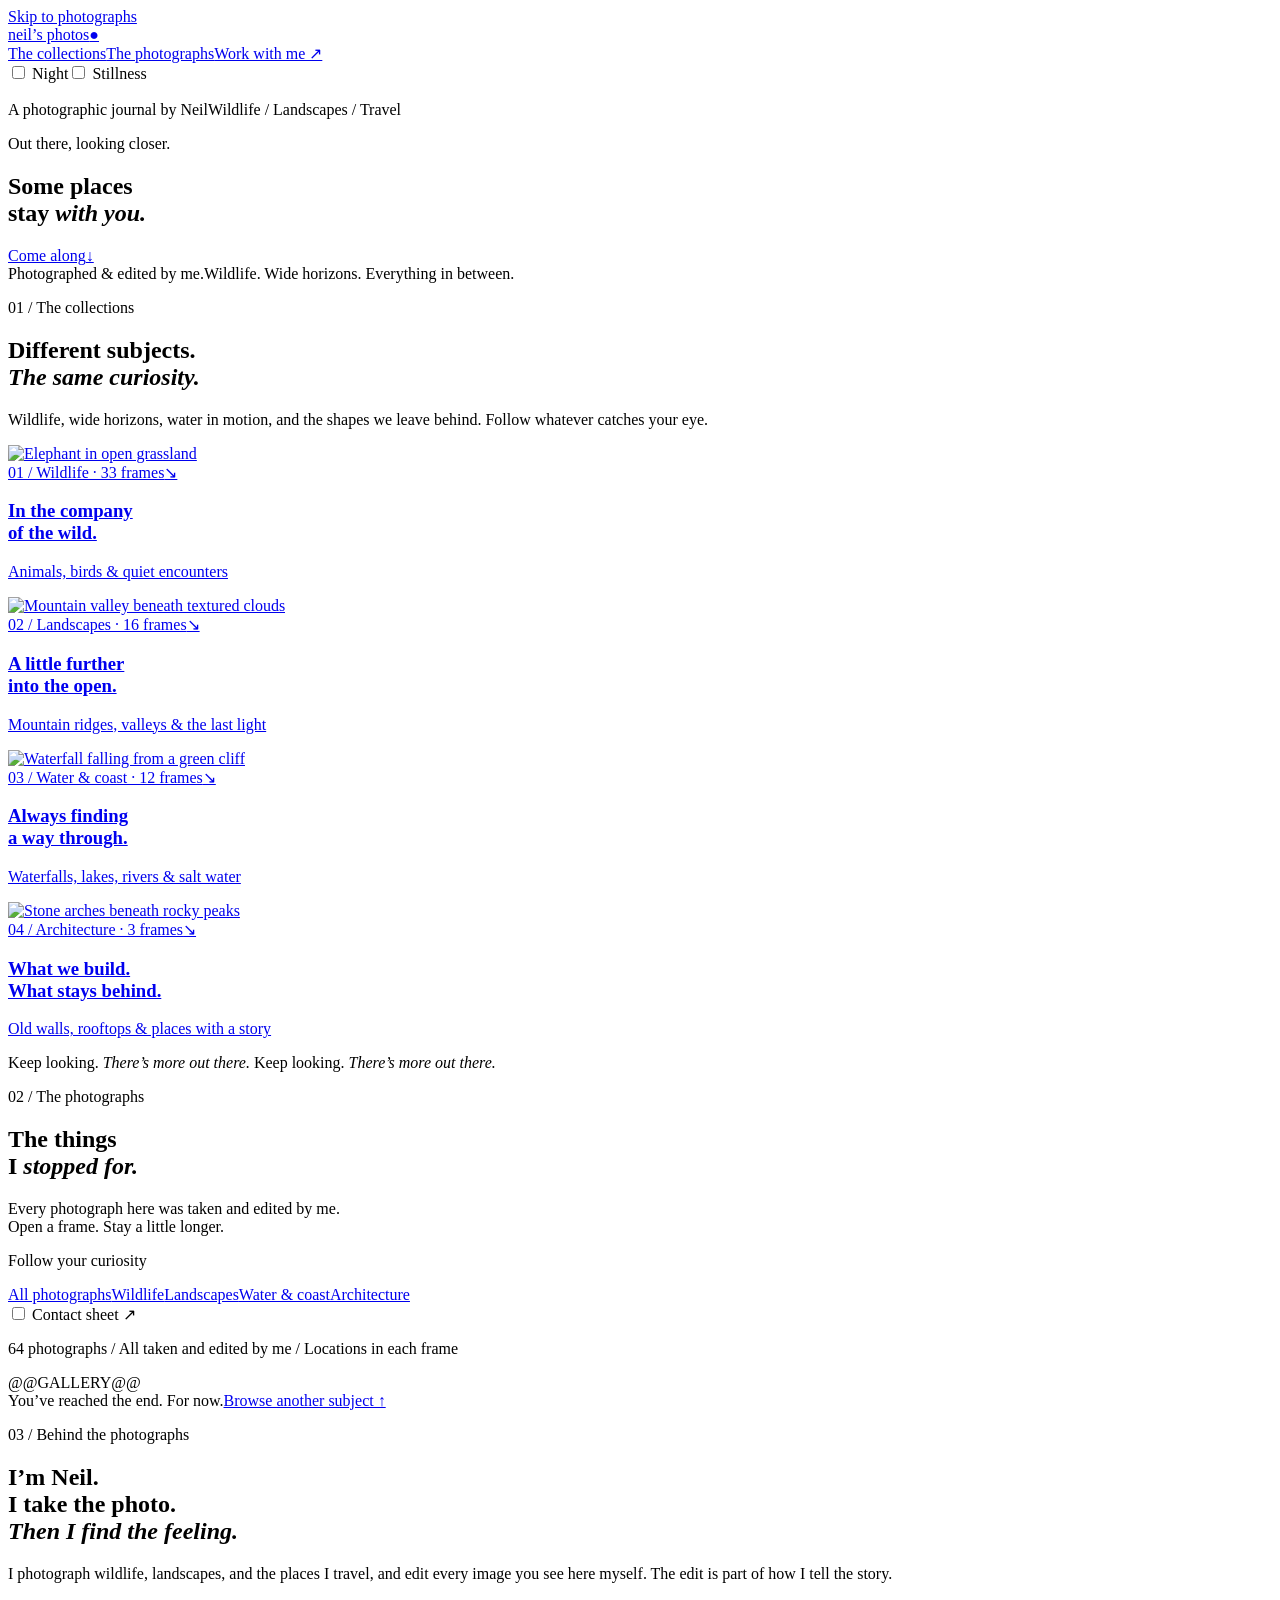
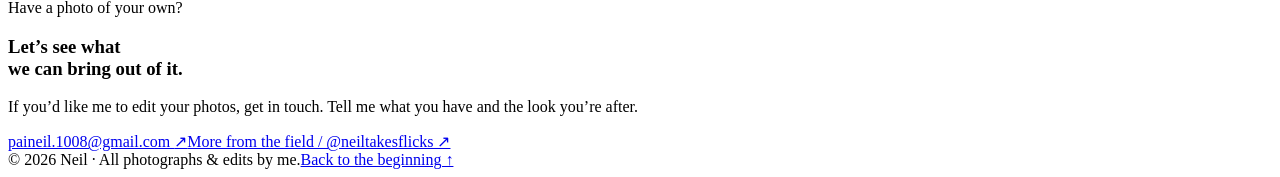
==== commit 4f0bb57a: "Organize photos by subject and add per-photo location labels with confidence" ====
--- a/templates/page.html
+++ b/templates/page.html
@@ -11,34 +11,32 @@
 </head>
 <body>
 <a class="skip" href="#work">Skip to photographs</a>
-<header class="masthead"><a class="brand" href="#top" aria-label="Neil’s Photos home">neil’s photos<span class="brand-dot">●</span></a><nav aria-label="Main navigation"><a href="#places">The journeys</a><a href="#work">The photographs</a><a href="#contact">Work with me ↗</a></nav><div class="preferences"><label><input type="checkbox" id="dark-theme"> Night</label><label><input type="checkbox" id="pause-motion"> Stillness</label></div></header>
+<header class="masthead"><a class="brand" href="#top" aria-label="Neil’s Photos home">neil’s photos<span class="brand-dot">●</span></a><nav aria-label="Main navigation"><a href="#subjects">The collections</a><a href="#work">The photographs</a><a href="#contact">Work with me ↗</a></nav><div class="preferences"><label><input type="checkbox" id="dark-theme"> Night</label><label><input type="checkbox" id="pause-motion"> Stillness</label></div></header>
 <main id="top">
 <section class="opening" aria-labelledby="opening-title">
 <div class="opening-images" aria-hidden="true"><img class="hero-frame hero-one" src="assets/photos/iceland-10.webp" srcset="assets/photos/iceland-10-small.webp 800w, assets/photos/iceland-10.webp 1800w" sizes="100vw" alt="" fetchpriority="high"><img class="hero-frame hero-two" src="assets/photos/neil-30.webp" alt="" loading="lazy"><img class="hero-frame hero-three" src="assets/photos/neil-07.webp" alt="" loading="lazy"></div>
 <div class="opening-shade"></div><div class="opening-top"><span class="mono">A photographic journal by Neil</span><span class="mono">Wildlife / Landscapes / Travel</span></div>
-<div class="opening-copy"><p class="mono">Out there, looking closer.</p><h1 id="opening-title">Some places<br>stay <em>with you.</em></h1><a class="wander" href="#places"><span>Come along</span><span aria-hidden="true">↓</span></a></div>
+<div class="opening-copy"><p class="mono">Out there, looking closer.</p><h1 id="opening-title">Some places<br>stay <em>with you.</em></h1><a class="wander" href="#subjects"><span>Come along</span><span aria-hidden="true">↓</span></a></div>
 <div class="opening-bottom mono"><span>Photographed &amp; edited by me.</span><span>Wildlife. Wide horizons. Everything in between.</span></div>
 </section>
-<section class="journeys section-pad" id="places" aria-labelledby="places-title">
-<div class="section-heading"><p class="mono section-kicker">01 / The journeys</p><h2 id="places-title">Six places.<br><em>A thousand reasons to stop.</em></h2><p>From open grasslands to mountain lakes, Atlantic shores, and the Mediterranean. A few moments I brought home.</p></div>
-<div class="chapter-strip" aria-label="Browse the journeys">
-<a class="chapter chapter-kenya" href="#kenya-frames"><div class="chapter-image"><img src="assets/photos/neil-30.webp" alt="Elephant crossing open grassland with blue hills beyond" loading="lazy"></div><div class="chapter-caption"><span class="mono">01 / Kenya</span><span aria-hidden="true">↘</span></div><h3>In the company<br>of the wild.</h3><p>Maasai Mara · Amboseli · Nairobi National Park</p></a>
-<a class="chapter chapter-alberta" href="#alberta-frames"><div class="chapter-image"><img src="assets/photos/neil-07.webp" alt="Turquoise lake surrounded by mountains in Alberta" loading="lazy"></div><div class="chapter-caption"><span class="mono">02 / Alberta</span><span aria-hidden="true">↘</span></div><h3>A little further<br>into the mountains.</h3><p>Banff &amp; Jasper · The Canadian Rockies</p></a>
-<a class="chapter chapter-iceland" href="#iceland-frames"><div class="chapter-image"><img src="assets/photos/iceland-07.webp" alt="Black sand beach and sea stacks in Iceland" loading="lazy"></div><div class="chapter-caption"><span class="mono">03 / Iceland</span><span aria-hidden="true">↘</span></div><h3>At the edge<br>of everything.</h3><p>The south coast &amp; a little east</p></a>
-<a class="chapter chapter-montenegro" href="#montenegro-frames"><div class="chapter-image"><img src="assets/photos/travel-36.webp" alt="Town roofs beneath the mountains around Bar, Montenegro" loading="lazy"></div><div class="chapter-caption"><span class="mono">04 / Bar, Montenegro</span><span aria-hidden="true">↘</span></div><h3>Between old stone<br>and open sky.</h3><p>Mountain views &amp; the hills around Bar</p></a>
-<a class="chapter chapter-corfu" href="#corfu-frames"><div class="chapter-image"><img src="assets/photos/travel-08.webp" alt="Rocky cliffs meeting deep blue water in Corfu" loading="lazy"></div><div class="chapter-caption"><span class="mono">05 / Corfu, Greece</span><span aria-hidden="true">↘</span></div><h3>The blue<br>you remember.</h3><p>Cliffs, salt air &amp; the Ionian coast</p></a>
-<a class="chapter chapter-montserrat" href="#montserrat-frames"><div class="chapter-image"><img src="assets/photos/montserrat-12.webp" alt="Stone arches beneath the rocky peaks of Montserrat" loading="lazy"></div><div class="chapter-caption"><span class="mono">06 / Montserrat, Spain</span><span aria-hidden="true">↘</span></div><h3>Where the mountain<br>changes shape.</h3><p>Stone arches, wooded slopes &amp; serrated peaks</p></a>
+<section class="journeys section-pad" id="subjects" aria-labelledby="subjects-title">
+<div class="section-heading"><p class="mono section-kicker">01 / The collections</p><h2 id="subjects-title">Different subjects.<br><em>The same curiosity.</em></h2><p>Wildlife, wide horizons, water in motion, and the shapes we leave behind. Follow whatever catches your eye.</p></div>
+<div class="chapter-strip" aria-label="Browse by type of photograph">
+<a class="chapter chapter-wildlife" href="#wildlife-frames"><div class="chapter-image"><img src="assets/photos/neil-30.webp" alt="Elephant in open grassland" loading="lazy"></div><div class="chapter-caption"><span class="mono">01 / Wildlife · 33 frames</span><span aria-hidden="true">↘</span></div><h3>In the company<br>of the wild.</h3><p>Animals, birds &amp; quiet encounters</p></a>
+<a class="chapter chapter-landscapes" href="#landscapes-frames"><div class="chapter-image"><img src="assets/photos/montserrat-11.webp" alt="Mountain valley beneath textured clouds" loading="lazy"></div><div class="chapter-caption"><span class="mono">02 / Landscapes · 16 frames</span><span aria-hidden="true">↘</span></div><h3>A little further<br>into the open.</h3><p>Mountain ridges, valleys &amp; the last light</p></a>
+<a class="chapter chapter-water" href="#water-frames"><div class="chapter-image"><img src="assets/photos/iceland-10.webp" alt="Waterfall falling from a green cliff" loading="lazy"></div><div class="chapter-caption"><span class="mono">03 / Water &amp; coast · 12 frames</span><span aria-hidden="true">↘</span></div><h3>Always finding<br>a way through.</h3><p>Waterfalls, lakes, rivers &amp; salt water</p></a>
+<a class="chapter chapter-architecture" href="#architecture-frames"><div class="chapter-image"><img src="assets/photos/montserrat-12.webp" alt="Stone arches beneath rocky peaks" loading="lazy"></div><div class="chapter-caption"><span class="mono">04 / Architecture · 3 frames</span><span aria-hidden="true">↘</span></div><h3>What we build.<br>What stays behind.</h3><p>Old walls, rooftops &amp; places with a story</p></a>
 </div>
 </section>
 <div class="interlude" aria-hidden="true"><div>Keep looking. <i>There’s more out there.</i> Keep looking. <i>There’s more out there.</i>&nbsp;</div></div>
-<section class="gallery section-pad" id="work" aria-labelledby="work-title"><span class="route-anchor" id="kenya-frames" aria-hidden="true"></span><span class="route-anchor" id="alberta-frames" aria-hidden="true"></span><span class="route-anchor" id="iceland-frames" aria-hidden="true"></span><span class="route-anchor" id="montenegro-frames" aria-hidden="true"></span><span class="route-anchor" id="corfu-frames" aria-hidden="true"></span><span class="route-anchor" id="montserrat-frames" aria-hidden="true"></span>
+<section class="gallery section-pad" id="work" aria-labelledby="work-title"><span class="route-anchor" id="wildlife-frames" aria-hidden="true"></span><span class="route-anchor" id="landscapes-frames" aria-hidden="true"></span><span class="route-anchor" id="water-frames" aria-hidden="true"></span><span class="route-anchor" id="architecture-frames" aria-hidden="true"></span>
 <div class="gallery-heading"><div><p class="mono section-kicker">02 / The photographs</p><h2 id="work-title">The things<br>I <em>stopped for.</em></h2></div><p>Every photograph here was taken and edited by me.<br>Open a frame. Stay a little longer.</p></div>
-<div class="controls" id="location-filters"><nav class="location-filters" aria-label="Choose a journey"><p class="mono">Choose a journey</p><a href="#work">Everywhere</a><a href="#kenya-frames">Kenya</a><a href="#alberta-frames">Alberta</a><a href="#iceland-frames">Iceland</a><a href="#montenegro-frames">Bar, Montenegro</a><a href="#corfu-frames">Corfu, Greece</a><a href="#montserrat-frames">Montserrat, Spain</a></nav><label class="sheet-control"><input type="checkbox" id="contact-sheet"> Contact sheet ↗</label></div>
-<div class="secondary-controls"><fieldset class="filters"><legend class="sr-only">Filter by subject</legend><label><input type="radio" name="category" value="all" checked><span>All subjects</span></label><label><input type="radio" name="category" value="birds"><span>Birds</span></label><label><input type="radio" name="category" value="mammals"><span>Mammals</span></label><label><input type="radio" name="category" value="landscapes"><span>Land &amp; places</span></label></fieldset><span class="mono archive-note">An ongoing collection / Landscape format only</span></div>
+<div class="controls" id="category-filters"><nav class="category-filters" aria-label="Choose a type of photograph"><p class="mono">Follow your curiosity</p><a href="#work">All photographs</a><a href="#wildlife-frames">Wildlife</a><a href="#landscapes-frames">Landscapes</a><a href="#water-frames">Water &amp; coast</a><a href="#architecture-frames">Architecture</a></nav><label class="sheet-control"><input type="checkbox" id="contact-sheet"> Contact sheet ↗</label></div>
+<p class="collection-meta mono">64 photographs / All taken and edited by me / Locations in each frame</p>
 <div class="collection">
 @@GALLERY@@
 </div>
-<p class="empty-message">No frames in this combination yet. Choose “All subjects” or another journey.</p><div class="gallery-end"><span class="mono">You’ve reached the end. For now.</span><a href="#location-filters">Take another route ↑</a></div>
+<div class="gallery-end"><span class="mono">You’ve reached the end. For now.</span><a href="#category-filters">Browse another subject ↑</a></div>
 </section>
 <section class="contact section-pad" id="contact" aria-labelledby="contact-title"><p class="mono section-kicker">03 / Behind the photographs</p><div class="contact-grid"><div><h2 id="contact-title">I’m Neil.<br>I take the photo.<br><em>Then I find the feeling.</em></h2><p>I photograph wildlife, landscapes, and the places I travel, and edit every image you see here myself. The edit is part of how I tell the story.</p></div><div class="contact-note"><span class="mono">Have a photo of your own?</span><h3>Let’s see what<br>we can bring out of it.</h3><p>If you’d like me to edit your photos, get in touch. Tell me what you have and the look you’re after.</p><a class="email-link" href="mailto:paineil.1008@gmail.com?subject=Photo%20editing%20inquiry">paineil.1008@gmail.com <span aria-hidden="true">↗</span></a><a class="instagram" href="https://www.instagram.com/neiltakesflicks/" target="_blank" rel="noopener noreferrer">More from the field / @neiltakesflicks ↗</a></div></div></section>
 </main>
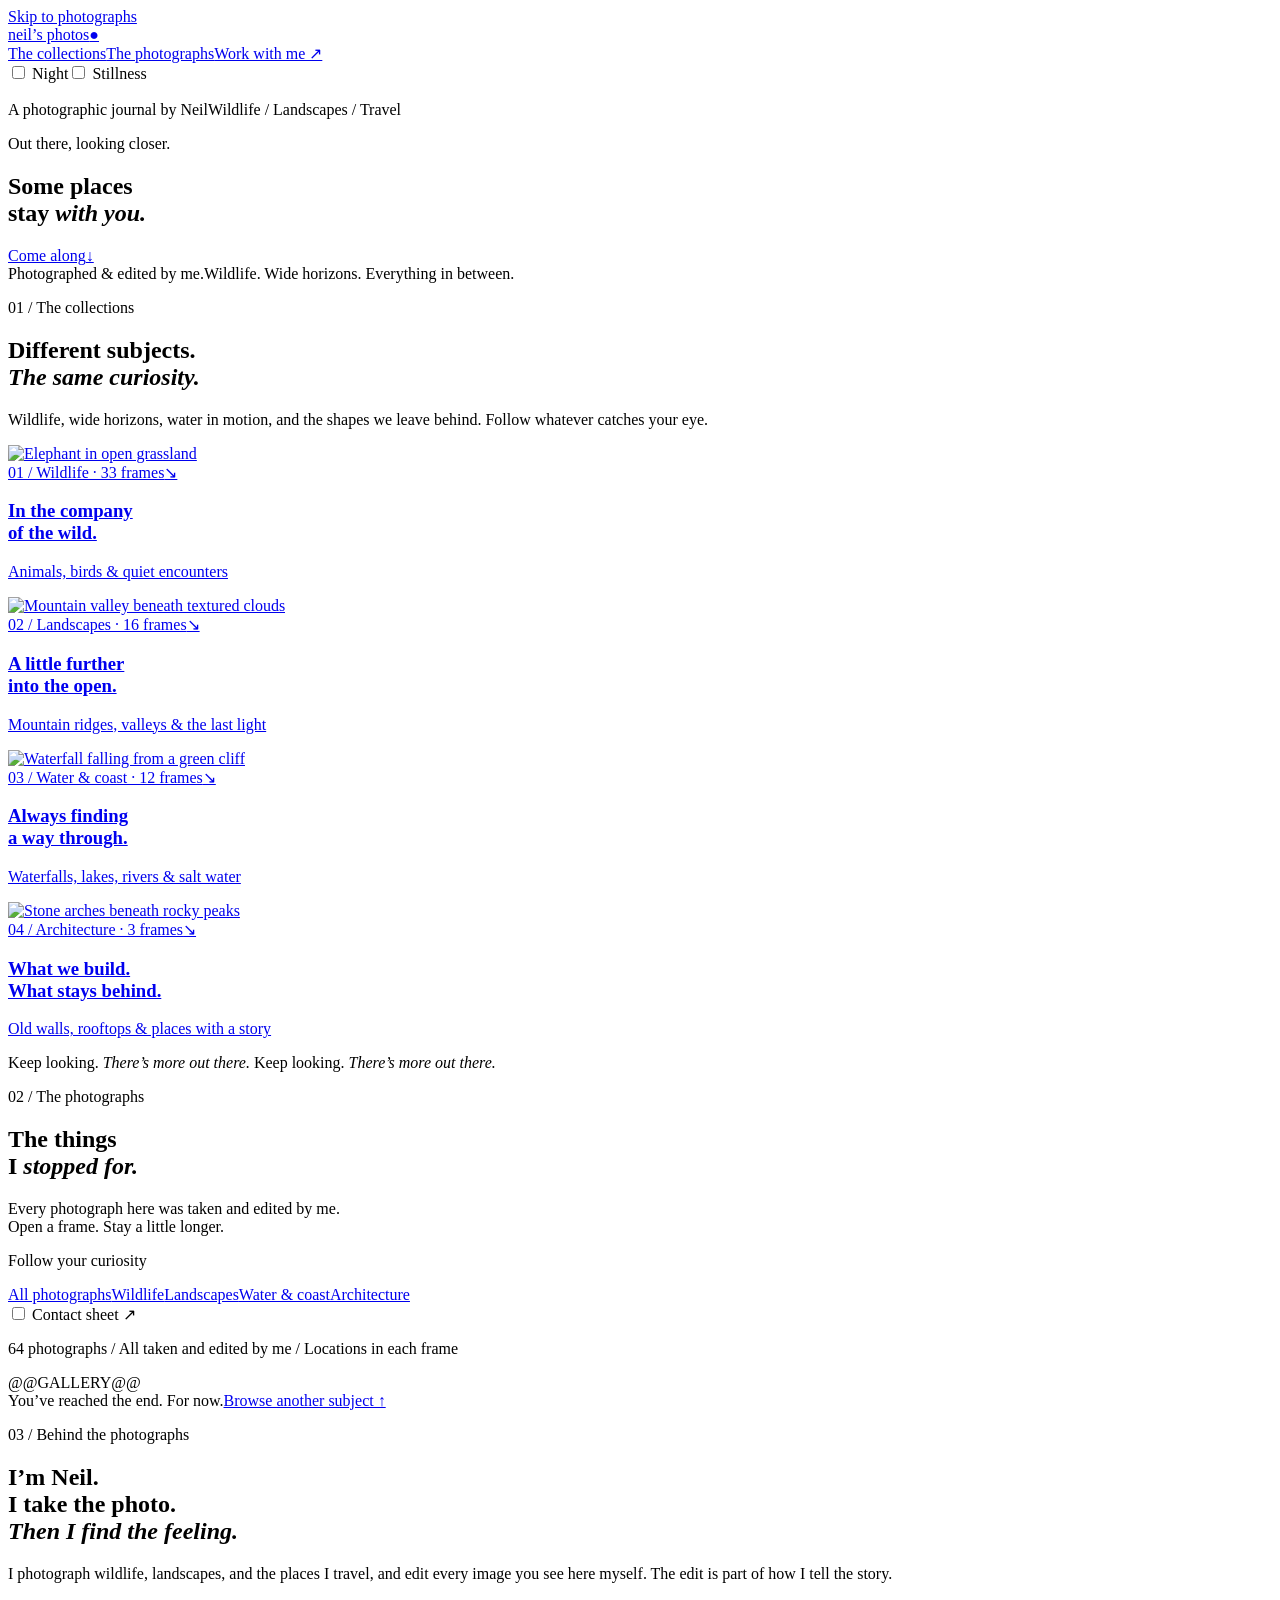
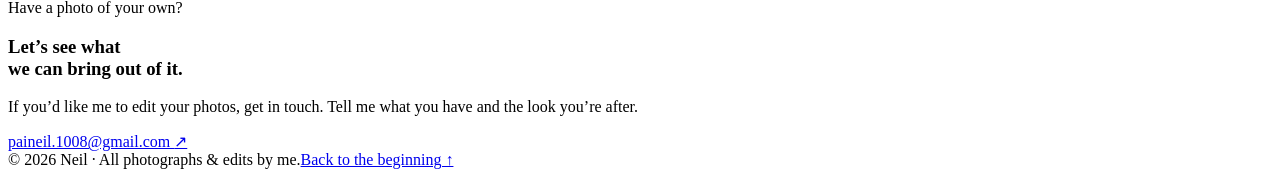
==== commit 8c27dc38: "Keep email-only contact in gallery template" ====
--- a/templates/page.html
+++ b/templates/page.html
@@ -38,7 +38,7 @@
 </div>
 <div class="gallery-end"><span class="mono">You’ve reached the end. For now.</span><a href="#category-filters">Browse another subject ↑</a></div>
 </section>
-<section class="contact section-pad" id="contact" aria-labelledby="contact-title"><p class="mono section-kicker">03 / Behind the photographs</p><div class="contact-grid"><div><h2 id="contact-title">I’m Neil.<br>I take the photo.<br><em>Then I find the feeling.</em></h2><p>I photograph wildlife, landscapes, and the places I travel, and edit every image you see here myself. The edit is part of how I tell the story.</p></div><div class="contact-note"><span class="mono">Have a photo of your own?</span><h3>Let’s see what<br>we can bring out of it.</h3><p>If you’d like me to edit your photos, get in touch. Tell me what you have and the look you’re after.</p><a class="email-link" href="mailto:paineil.1008@gmail.com?subject=Photo%20editing%20inquiry">paineil.1008@gmail.com <span aria-hidden="true">↗</span></a><a class="instagram" href="https://www.instagram.com/neiltakesflicks/" target="_blank" rel="noopener noreferrer">More from the field / @neiltakesflicks ↗</a></div></div></section>
+<section class="contact section-pad" id="contact" aria-labelledby="contact-title"><p class="mono section-kicker">03 / Behind the photographs</p><div class="contact-grid"><div><h2 id="contact-title">I’m Neil.<br>I take the photo.<br><em>Then I find the feeling.</em></h2><p>I photograph wildlife, landscapes, and the places I travel, and edit every image you see here myself. The edit is part of how I tell the story.</p></div><div class="contact-note"><span class="mono">Have a photo of your own?</span><h3>Let’s see what<br>we can bring out of it.</h3><p>If you’d like me to edit your photos, get in touch. Tell me what you have and the look you’re after.</p><a class="email-link" href="mailto:paineil.1008@gmail.com?subject=Photo%20editing%20inquiry">paineil.1008@gmail.com <span aria-hidden="true">↗</span></a></div></div></section>
 </main>
 <footer><span>© 2026 Neil · All photographs &amp; edits by me.</span><a href="#top">Back to the beginning ↑</a></footer>
 </body>
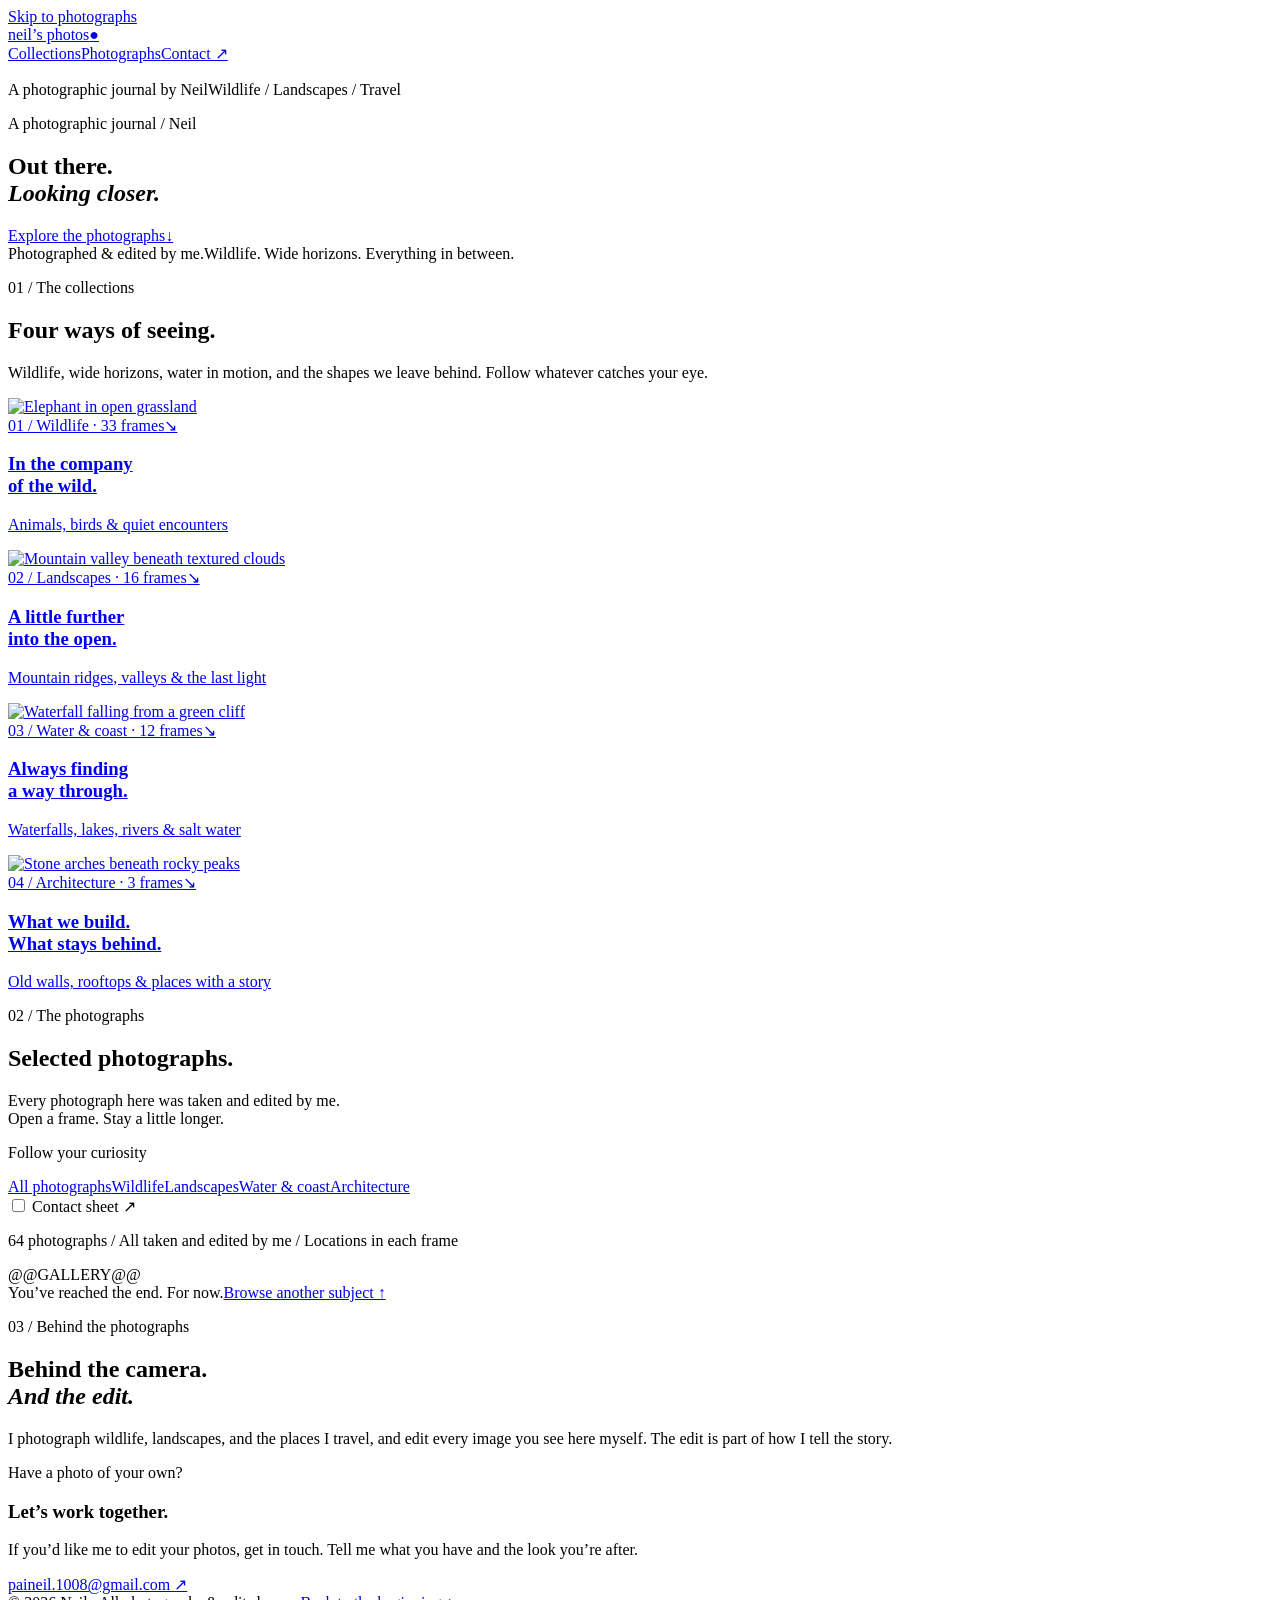
==== commit 3d7ae7e5: "Match gallery template to minimal darkroom design" ====
--- a/templates/page.html
+++ b/templates/page.html
@@ -4,23 +4,23 @@
 <meta charset="utf-8">
 <meta name="viewport" content="width=device-width, initial-scale=1">
 <meta name="description" content="Wildlife and landscape photographs, taken and edited by Neil. A photographic journal through Kenya, Alberta, Iceland, Montenegro, Greece, and Spain. Photo editing inquiries welcome.">
-<meta name="theme-color" content="#17221b">
+<meta name="theme-color" content="#111213">
 <title>Neil’s Photos — Out there, looking closer.</title>
 <link rel="stylesheet" href="styles.css">
 <link rel="preload" as="image" href="assets/photos/iceland-10.webp" imagesrcset="assets/photos/iceland-10-small.webp 800w, assets/photos/iceland-10.webp 1800w" imagesizes="100vw">
 </head>
 <body>
 <a class="skip" href="#work">Skip to photographs</a>
-<header class="masthead"><a class="brand" href="#top" aria-label="Neil’s Photos home">neil’s photos<span class="brand-dot">●</span></a><nav aria-label="Main navigation"><a href="#subjects">The collections</a><a href="#work">The photographs</a><a href="#contact">Work with me ↗</a></nav><div class="preferences"><label><input type="checkbox" id="dark-theme"> Night</label><label><input type="checkbox" id="pause-motion"> Stillness</label></div></header>
+<header class="masthead"><a class="brand" href="#top" aria-label="Neil’s Photos home">neil’s photos<span class="brand-dot">●</span></a><nav aria-label="Main navigation"><a href="#subjects">Collections</a><a href="#work">Photographs</a><a href="#contact">Contact ↗</a></nav></header>
 <main id="top">
 <section class="opening" aria-labelledby="opening-title">
-<div class="opening-images" aria-hidden="true"><img class="hero-frame hero-one" src="assets/photos/iceland-10.webp" srcset="assets/photos/iceland-10-small.webp 800w, assets/photos/iceland-10.webp 1800w" sizes="100vw" alt="" fetchpriority="high"><img class="hero-frame hero-two" src="assets/photos/neil-30.webp" alt="" loading="lazy"><img class="hero-frame hero-three" src="assets/photos/neil-07.webp" alt="" loading="lazy"></div>
+<div class="opening-images" aria-hidden="true"><img class="hero-frame hero-one" src="assets/photos/iceland-10.webp" srcset="assets/photos/iceland-10-small.webp 800w, assets/photos/iceland-10.webp 1800w" sizes="100vw" alt="" fetchpriority="high"></div>
 <div class="opening-shade"></div><div class="opening-top"><span class="mono">A photographic journal by Neil</span><span class="mono">Wildlife / Landscapes / Travel</span></div>
-<div class="opening-copy"><p class="mono">Out there, looking closer.</p><h1 id="opening-title">Some places<br>stay <em>with you.</em></h1><a class="wander" href="#subjects"><span>Come along</span><span aria-hidden="true">↓</span></a></div>
+<div class="opening-copy"><p class="mono">A photographic journal / Neil</p><h1 id="opening-title">Out there.<br><em>Looking closer.</em></h1><a class="wander" href="#subjects"><span>Explore the photographs</span><span aria-hidden="true">↓</span></a></div>
 <div class="opening-bottom mono"><span>Photographed &amp; edited by me.</span><span>Wildlife. Wide horizons. Everything in between.</span></div>
 </section>
 <section class="journeys section-pad" id="subjects" aria-labelledby="subjects-title">
-<div class="section-heading"><p class="mono section-kicker">01 / The collections</p><h2 id="subjects-title">Different subjects.<br><em>The same curiosity.</em></h2><p>Wildlife, wide horizons, water in motion, and the shapes we leave behind. Follow whatever catches your eye.</p></div>
+<div class="section-heading"><p class="mono section-kicker">01 / The collections</p><h2 id="subjects-title">Four ways of seeing.</h2><p>Wildlife, wide horizons, water in motion, and the shapes we leave behind. Follow whatever catches your eye.</p></div>
 <div class="chapter-strip" aria-label="Browse by type of photograph">
 <a class="chapter chapter-wildlife" href="#wildlife-frames"><div class="chapter-image"><img src="assets/photos/neil-30.webp" alt="Elephant in open grassland" loading="lazy"></div><div class="chapter-caption"><span class="mono">01 / Wildlife · 33 frames</span><span aria-hidden="true">↘</span></div><h3>In the company<br>of the wild.</h3><p>Animals, birds &amp; quiet encounters</p></a>
 <a class="chapter chapter-landscapes" href="#landscapes-frames"><div class="chapter-image"><img src="assets/photos/montserrat-11.webp" alt="Mountain valley beneath textured clouds" loading="lazy"></div><div class="chapter-caption"><span class="mono">02 / Landscapes · 16 frames</span><span aria-hidden="true">↘</span></div><h3>A little further<br>into the open.</h3><p>Mountain ridges, valleys &amp; the last light</p></a>
@@ -28,9 +28,8 @@
 <a class="chapter chapter-architecture" href="#architecture-frames"><div class="chapter-image"><img src="assets/photos/montserrat-12.webp" alt="Stone arches beneath rocky peaks" loading="lazy"></div><div class="chapter-caption"><span class="mono">04 / Architecture · 3 frames</span><span aria-hidden="true">↘</span></div><h3>What we build.<br>What stays behind.</h3><p>Old walls, rooftops &amp; places with a story</p></a>
 </div>
 </section>
-<div class="interlude" aria-hidden="true"><div>Keep looking. <i>There’s more out there.</i> Keep looking. <i>There’s more out there.</i>&nbsp;</div></div>
 <section class="gallery section-pad" id="work" aria-labelledby="work-title"><span class="route-anchor" id="wildlife-frames" aria-hidden="true"></span><span class="route-anchor" id="landscapes-frames" aria-hidden="true"></span><span class="route-anchor" id="water-frames" aria-hidden="true"></span><span class="route-anchor" id="architecture-frames" aria-hidden="true"></span>
-<div class="gallery-heading"><div><p class="mono section-kicker">02 / The photographs</p><h2 id="work-title">The things<br>I <em>stopped for.</em></h2></div><p>Every photograph here was taken and edited by me.<br>Open a frame. Stay a little longer.</p></div>
+<div class="gallery-heading"><div><p class="mono section-kicker">02 / The photographs</p><h2 id="work-title">Selected photographs.</h2></div><p>Every photograph here was taken and edited by me.<br>Open a frame. Stay a little longer.</p></div>
 <div class="controls" id="category-filters"><nav class="category-filters" aria-label="Choose a type of photograph"><p class="mono">Follow your curiosity</p><a href="#work">All photographs</a><a href="#wildlife-frames">Wildlife</a><a href="#landscapes-frames">Landscapes</a><a href="#water-frames">Water &amp; coast</a><a href="#architecture-frames">Architecture</a></nav><label class="sheet-control"><input type="checkbox" id="contact-sheet"> Contact sheet ↗</label></div>
 <p class="collection-meta mono">64 photographs / All taken and edited by me / Locations in each frame</p>
 <div class="collection">
@@ -38,7 +37,7 @@
 </div>
 <div class="gallery-end"><span class="mono">You’ve reached the end. For now.</span><a href="#category-filters">Browse another subject ↑</a></div>
 </section>
-<section class="contact section-pad" id="contact" aria-labelledby="contact-title"><p class="mono section-kicker">03 / Behind the photographs</p><div class="contact-grid"><div><h2 id="contact-title">I’m Neil.<br>I take the photo.<br><em>Then I find the feeling.</em></h2><p>I photograph wildlife, landscapes, and the places I travel, and edit every image you see here myself. The edit is part of how I tell the story.</p></div><div class="contact-note"><span class="mono">Have a photo of your own?</span><h3>Let’s see what<br>we can bring out of it.</h3><p>If you’d like me to edit your photos, get in touch. Tell me what you have and the look you’re after.</p><a class="email-link" href="mailto:paineil.1008@gmail.com?subject=Photo%20editing%20inquiry">paineil.1008@gmail.com <span aria-hidden="true">↗</span></a></div></div></section>
+<section class="contact section-pad" id="contact" aria-labelledby="contact-title"><p class="mono section-kicker">03 / Behind the photographs</p><div class="contact-grid"><div><h2 id="contact-title">Behind the camera.<br><em>And the edit.</em></h2><p>I photograph wildlife, landscapes, and the places I travel, and edit every image you see here myself. The edit is part of how I tell the story.</p></div><div class="contact-note"><span class="mono">Have a photo of your own?</span><h3>Let’s work together.</h3><p>If you’d like me to edit your photos, get in touch. Tell me what you have and the look you’re after.</p><a class="email-link" href="mailto:paineil.1008@gmail.com?subject=Photo%20editing%20inquiry">paineil.1008@gmail.com <span aria-hidden="true">↗</span></a></div></div></section>
 </main>
 <footer><span>© 2026 Neil · All photographs &amp; edits by me.</span><a href="#top">Back to the beginning ↑</a></footer>
 </body>
